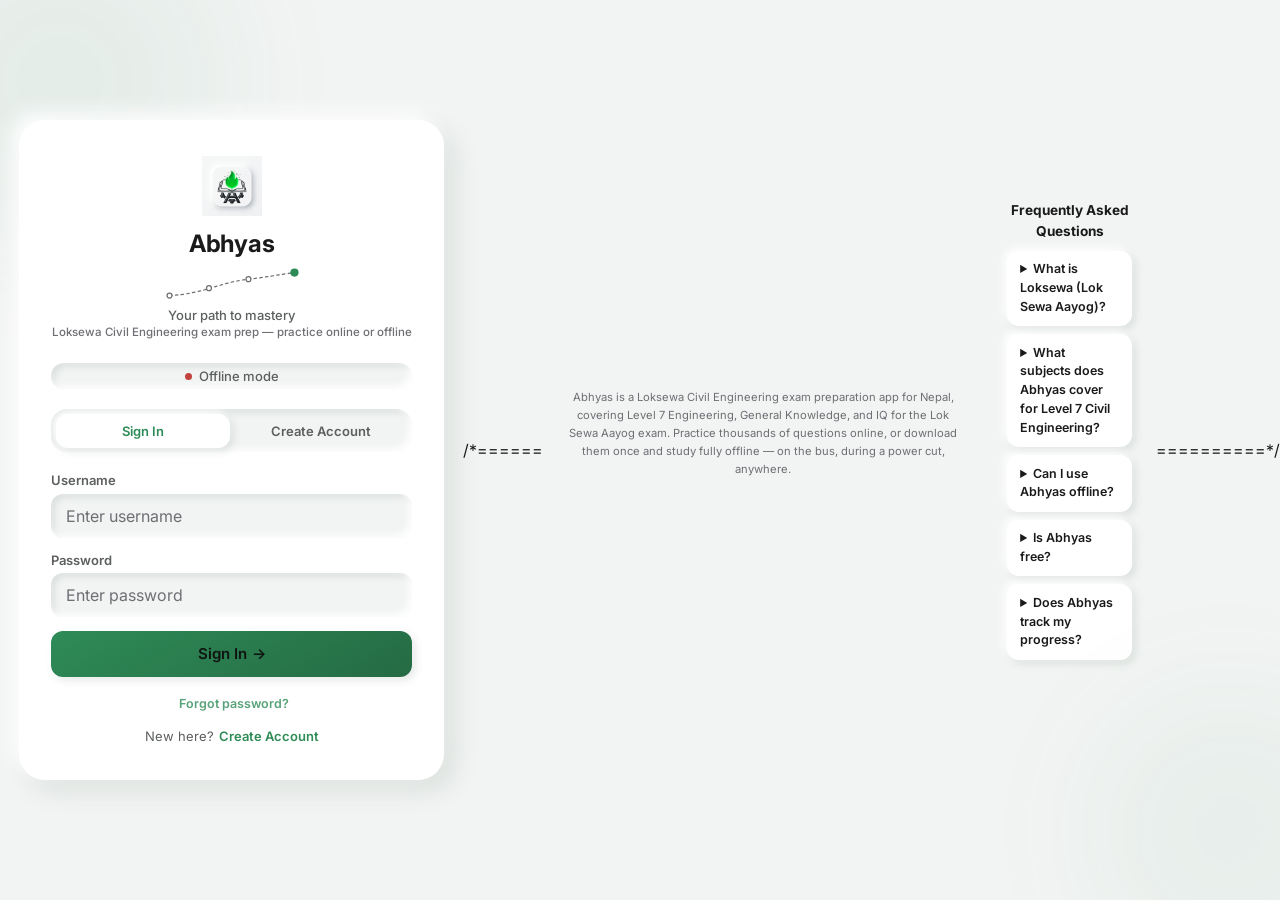
==== index.html @ 8a51b0f5 "Update index.html" ====
<!DOCTYPE html>
<html lang="en-NP">
<head>
<meta charset="UTF-8">
<meta name="viewport" content="width=device-width,initial-scale=1,maximum-scale=1">
<meta name="theme-color" content="#F2F4F3">
<link rel="icon" type="image/png" href="favicon.png">
<link rel="apple-touch-icon" href="icon-192.png">

<title>Abhyas — Loksewa Civil Engineering Exam Prep (Online & Offline)</title>
<meta name="description" content="Abhyas is a free-to-start Loksewa Civil Engineering exam prep app for Nepal — practice thousands of Level 7 Engineering, General Knowledge, and IQ questions online or fully offline, track your progress, and build toward Lok Sewa Aayog exam success.">
<meta name="keywords" content="abhyas app, loksewa, lok sewa aayog, loksewa civil engineering, loksewa engineering, civil engineering exam prep nepal, level 7 engineering, PSC nepal, loksewa online offline, engineering exam questions nepal">
<link rel="canonical" href="https://app.mku.name.np/">

<!-- Open Graph — how this looks when shared on Facebook, WhatsApp, Messenger, etc. -->
<meta property="og:type" content="website">
<meta property="og:title" content="Abhyas — Loksewa Civil Engineering Exam Prep (Online & Offline)">
<meta property="og:description" content="Practice thousands of Loksewa Civil Engineering, GK, and IQ questions — online or fully offline. Free trial, track your progress, built for Lok Sewa Aayog exam success.">
<meta property="og:url" content="https://app.mku.name.np/">
<meta property="og:image" content="https://app.mku.name.np/icon-512.png">
<meta property="og:locale" content="en_NP">

<!-- Twitter Card — same purpose, for X/Twitter link previews -->
<meta name="twitter:card" content="summary">
<meta name="twitter:title" content="Abhyas — Loksewa Civil Engineering Exam Prep">
<meta name="twitter:description" content="Practice Loksewa Civil Engineering questions online or offline. Free trial available.">
<meta name="twitter:image" content="https://app.mku.name.np/icon-512.png">

<!-- Structured data — helps Google understand this is a real application,
     not just a bare login form, and is eligible for richer search
     result presentation (app name, description, category) as a result. -->
<script type="application/ld+json">
{
  "@context": "https://schema.org",
  "@type": "WebApplication",
  "name": "Abhyas",
  "alternateName": "Abhyas Loksewa Civil Engineering",
  "description": "Loksewa Civil Engineering exam prep app for Nepal — practice Level 7 Engineering, General Knowledge, and IQ questions online or fully offline.",
  "url": "https://app.mku.name.np/",
  "applicationCategory": "EducationalApplication",
  "operatingSystem": "Any (Progressive Web App)",
  "offers": { "@type": "Offer", "price": "0", "priceCurrency": "NPR", "description": "Free trial available" },
  "audience": { "@type": "Audience", "audienceType": "Loksewa and Civil Engineering exam candidates in Nepal" }
}
</script>

<link href="https://fonts.googleapis.com/css2?family=Inter:wght@400;500;600;700;800&display=swap" rel="stylesheet">
<link rel="stylesheet" href="design-system.css">
<style>
:root{
  /* Local aliases onto the shared token layer, so the rest of this
     file's rules (unchanged names, so JS/markup below never has to
     change) read from one place if the palette shifts later. */
  --c0:var(--c-bg);--c1:var(--c-surface);--c2:var(--c-surface);--c3:var(--c-primary-light);--c4:var(--c-divider);
  --amb:var(--c-primary);--amb2:var(--c-primary-dark);--amb-glow:rgba(46,139,87,.18);
  --teal:var(--c-primary);--vio:var(--c-primary);--sky:var(--c-info);--grn:var(--c-primary);--ros:var(--c-danger);
  --t1:var(--c-text);--t2:var(--c-text-soft);--t3:var(--c-text-faint);
  --ff:var(--font-body);--fd:var(--font-body);
  --r2:var(--r-sm);--r3:var(--r-md);--r4:var(--r-xl);
  --ease:.15s cubic-bezier(.4,0,.2,1);--spring:.22s cubic-bezier(.34,1.56,.64,1)
}
*,*::before,*::after{margin:0;padding:0;box-sizing:border-box;-webkit-tap-highlight-color:transparent}
html{height:100%}
body{font-family:var(--ff);background:var(--c-bg);color:var(--t1);min-height:100vh;display:flex;align-items:center;justify-content:center;overflow-x:hidden}

/* Background — calm, no blobs/grid in the fintech direction: a plain,
   spacious off-white field lets the card carry all the visual weight. */
.bg-blobs,.grid{display:none}

/* Card */
.card{position:relative;z-index:1;width:100%;max-width:440px;margin:1.2rem;background:var(--c-surface);border-radius:var(--r-xl);padding:2.25rem 2rem;box-shadow:var(--ne-lg);max-height:96vh;overflow-y:auto;animation:enter .35s var(--ease-spring)}
@keyframes enter{from{opacity:0;transform:translateY(12px)}to{opacity:1;transform:none}}

/* Logo */
.logo{text-align:center;margin-bottom:1.5rem}
.l-icon{width:60px;height:60px;margin:0 auto .8rem}
.logo h1{font-size:var(--fs-page-title);font-weight:var(--fw-bold);letter-spacing:-.3px;color:var(--c-text)}
.logo p{font-size:var(--fs-caption);color:var(--c-text-soft);margin-top:.25rem;font-weight:var(--fw-medium)}

/* "Your path to mastery" made literal: a small ascending trail of
   waypoints under the wordmark, the last one styled as the destination.
   Kept deliberately small and quiet — this is a login form people want
   to get through quickly, not a hero banner to admire. */
.path-motif{display:block;width:148px;height:auto;margin:.55rem auto .05rem}
.path-motif-peak{animation:path-peak-pulse 2.8s ease-in-out infinite}
@keyframes path-peak-pulse{
  0%,100%{filter:drop-shadow(0 0 0 var(--c-primary))}
  50%{filter:drop-shadow(0 0 3px var(--c-primary))}
}
@media(prefers-reduced-motion:reduce){.path-motif-peak{animation:none}}

/* Ambient background — two soft, low-opacity blurred blobs for quiet
   depth. Deliberately restrained: this sits behind a login/payment form,
   not a marketing hero, so it should be felt more than seen. */
.bg-motif{position:fixed;inset:0;z-index:0;pointer-events:none;overflow:hidden}
.bg-motif::before,.bg-motif::after{content:'';position:absolute;border-radius:50%;filter:blur(70px);background:var(--c-primary)}
.bg-motif::before{width:340px;height:340px;top:-90px;left:-110px;opacity:.06}
.bg-motif::after{width:280px;height:280px;bottom:-70px;right:-90px;opacity:.05}

/* Net */
.net{display:flex;align-items:center;justify-content:center;gap:.45rem;font-size:var(--fs-caption);color:var(--c-text-soft);font-weight:var(--fw-medium);margin-bottom:1.25rem;background:var(--c-bg);border-radius:var(--r-full);padding:.32rem .9rem;box-shadow:var(--ne-in-sm)}
.ndot{width:7px;height:7px;border-radius:50%;background:var(--c-primary);animation:npulse 2s ease-in-out infinite;flex-shrink:0}
.ndot.off{background:var(--c-danger);animation:none}
.ndot.warn{background:var(--c-warning);animation:npulse 2s ease-in-out infinite}
@keyframes npulse{0%,100%{opacity:1;transform:scale(1)}50%{opacity:.35;transform:scale(.7)}}

/* Tabs */
.tabs{display:flex;gap:.25rem;background:var(--c-bg);border-radius:var(--r-md);padding:.3rem;margin-bottom:1.25rem;box-shadow:var(--ne-in-sm)}
.tab{flex:1;padding:.55rem .2rem;border:none;border-radius:calc(var(--r-md) - 4px);background:transparent;color:var(--c-text-soft);font-family:var(--ff);font-size:var(--fs-caption);font-weight:var(--fw-semibold);cursor:pointer;transition:all var(--ease);text-align:center}
.tab.active{background:var(--c-surface);color:var(--c-primary);box-shadow:var(--ne-sm)}
.tab:hover:not(.active){color:var(--c-text)}

/* Forms */
.fld{margin-bottom:.85rem}
.fld label{display:block;font-size:var(--fs-caption);font-weight:var(--fw-semibold);color:var(--c-text-soft);margin-bottom:.35rem}
.fld input,.fld select{width:100%;background:var(--c-bg);border:none;border-radius:var(--r-sm);padding:.75rem .9rem;color:var(--t1);font-size:var(--fs-body);font-family:var(--ff);outline:none;box-shadow:var(--ne-in-sm);transition:box-shadow var(--ease)}
.fld input:focus,.fld select:focus{box-shadow:var(--ne-in-sm),0 0 0 3px rgba(46,139,87,.16)}
.fld input::placeholder{color:var(--c-text-faint)}
.fld-row{display:grid;grid-template-columns:1fr 1fr;gap:.6rem}
/* Custom file-upload control — same pattern as user.html/admin.html's
   .file-up. The native <input type=file>'s "Choose File" button lives
   in browser shadow DOM and can't be restyled by adjusting the outer
   input's padding/color alone (which is all the old .fld input[type=file]
   rule did) — it still rendered in the OS-native style regardless. This
   hides the native control entirely (still fully functional) behind a
   themed button + filename instead. */
.file-up{position:relative;display:flex;align-items:center;gap:.6rem;background:var(--c-bg);border-radius:var(--r-sm);padding:.6rem .9rem;cursor:pointer;box-shadow:var(--ne-in-sm)}
.file-up input[type=file]{position:absolute;inset:0;opacity:0;cursor:pointer;width:100%;height:100%}
.file-up .file-up-btn{flex-shrink:0;display:inline-flex;align-items:center;gap:.3rem;background:var(--c-surface);border:1px solid rgba(0,0,0,.08);border-radius:7px;padding:.3rem .6rem;font-size:.72rem;font-weight:700;color:var(--t2)}
.file-up .file-up-name{font-size:.78rem;color:var(--c-text-faint);overflow:hidden;text-overflow:ellipsis;white-space:nowrap}

.err{background:var(--c-danger-bg);border:1px solid rgba(193,67,60,.25);border-radius:var(--r-sm);padding:.6rem .9rem;color:var(--c-danger);font-size:var(--fs-caption);margin-bottom:.85rem;display:none;align-items:center;gap:.5rem;font-weight:var(--fw-medium)}
.err::before{content:"";width:16px;height:16px;flex-shrink:0;background:currentColor;-webkit-mask:url("data:image/svg+xml,%3Csvg xmlns='http://www.w3.org/2000/svg' viewBox='0 0 24 24' fill='none' stroke='black' stroke-width='2' stroke-linecap='round' stroke-linejoin='round'%3E%3Cpath d='M10.29 3.86 1.82 18a2 2 0 0 0 1.71 3h16.94a2 2 0 0 0 1.71-3L13.71 3.86a2 2 0 0 0-3.42 0z'/%3E%3Cline x1='12' y1='9' x2='12' y2='13'/%3E%3Cline x1='12' y1='17' x2='12.01' y2='17'/%3E%3C/svg%3E") center/contain no-repeat;mask:url("data:image/svg+xml,%3Csvg xmlns='http://www.w3.org/2000/svg' viewBox='0 0 24 24' fill='none' stroke='black' stroke-width='2' stroke-linecap='round' stroke-linejoin='round'%3E%3Cpath d='M10.29 3.86 1.82 18a2 2 0 0 0 1.71 3h16.94a2 2 0 0 0 1.71-3L13.71 3.86a2 2 0 0 0-3.42 0z'/%3E%3Cline x1='12' y1='9' x2='12' y2='13'/%3E%3Cline x1='12' y1='17' x2='12.01' y2='17'/%3E%3C/svg%3E") center/contain no-repeat}
.err.show{display:flex}

.ok-banner{background:var(--c-success-bg);border:1px solid rgba(54,139,79,.2);border-radius:var(--r-sm);padding:.75rem 1rem;margin-bottom:1rem;text-align:center;font-size:var(--fs-caption);color:var(--c-primary-dark)}
.ok-banner strong{color:var(--c-text);font-size:var(--fs-body)}

/* Buttons */
.btn{width:100%;padding:.85rem;background:linear-gradient(150deg,var(--c-primary),var(--c-primary-dark));border:none;border-radius:var(--r-sm);color:#0F1410;font-size:var(--fs-body);font-weight:var(--fw-semibold);font-family:var(--fd);cursor:pointer;transition:all var(--ease);box-shadow:var(--ne-sm);letter-spacing:.1px}
.btn:hover:not(:disabled){box-shadow:var(--ne-md)}
.btn:active:not(:disabled){transform:scale(.98);box-shadow:var(--ne-in-md)}
.btn:disabled{opacity:.5;cursor:not-allowed}
.btn-sec{width:100%;padding:.7rem;background:var(--c-bg);border:none;border-radius:var(--r-sm);color:var(--c-text-soft);font-size:var(--fs-caption);font-weight:var(--fw-semibold);font-family:var(--ff);cursor:pointer;transition:all var(--ease);margin-top:.6rem;box-shadow:var(--ne-sm)}
.btn-sec:hover{color:var(--c-primary-dark);box-shadow:var(--ne-in-sm)}

.spin{display:inline-block;width:14px;height:14px;border:2px solid rgba(255,255,255,.4);border-top-color:#fff;border-radius:50%;animation:spin .65s linear infinite;vertical-align:middle;margin-right:.4rem}
@keyframes spin{to{transform:rotate(360deg)}}

/* Links */
.link-row{text-align:center;margin-top:1.1rem;font-size:var(--fs-caption);color:var(--c-text-soft)}
.link-row button{background:none;border:none;color:var(--c-primary);font-weight:var(--fw-semibold);cursor:pointer;font-family:var(--ff);font-size:var(--fs-caption);padding:0;margin-left:.3rem}
.link-row button:hover{text-decoration:underline}

/* Payment / Trial / Status / Permanent pages */
.pay-box{display:none}
.pay-box.on{display:block;animation:enter .3s var(--ease-spring)}
.qr-wrap{text-align:center;margin:1rem 0;padding:1.1rem;background:var(--c-bg);border-radius:var(--r-lg);position:relative;box-shadow:var(--ne-in-sm)}
.qr-wrap img{max-width:200px;width:100%;border-radius:var(--r-md);display:block;margin:0 auto .6rem}
.qr-fallback{width:180px;height:180px;margin:0 auto .6rem;background:var(--c-surface);border-radius:var(--r-md);display:flex;align-items:center;justify-content:center;color:var(--c-text-faint);box-shadow:var(--ne-sm)}
.qr-fallback svg{width:48px;height:48px}
.pay-info{text-align:center;margin-bottom:1rem}
.pay-info .amt{font-size:1.7rem;font-weight:var(--fw-bold);color:var(--c-primary-dark)}
.pay-info .amt span{font-size:.9rem;opacity:.7;font-weight:var(--fw-medium)}
.pay-info .phone{font-size:var(--fs-body);color:var(--t2);margin-top:.25rem}
.pay-info .inst{font-size:var(--fs-caption);color:var(--t3);margin-top:.45rem;line-height:var(--lh-normal);padding:0 .5rem}

.trial-banner{background:var(--c-info-bg);border:1px solid rgba(43,108,176,.18);border-radius:var(--r-sm);padding:.75rem 1rem;margin-bottom:1rem;text-align:center;font-size:var(--fs-caption);color:var(--c-info)}
.trial-banner strong{color:var(--c-text);font-size:var(--fs-body)}
.trial-banner .timer{font-size:1.15rem;font-weight:var(--fw-bold);color:var(--c-primary-dark);margin-top:.25rem;font-variant-numeric:tabular-nums}

.expired-banner{background:var(--c-danger-bg);border:1px solid rgba(193,67,60,.2);border-radius:var(--r-sm);padding:.75rem 1rem;margin-bottom:1rem;text-align:center;font-size:var(--fs-caption);color:var(--c-danger)}
.expired-banner strong{color:var(--c-text)}

.perm-banner{background:var(--c-success-bg);border:1px solid rgba(54,139,79,.2);border-radius:var(--r-sm);padding:.75rem 1rem;margin-bottom:1rem;text-align:center;font-size:var(--fs-caption);color:var(--c-primary-dark)}
.perm-banner strong{color:var(--c-text);font-size:var(--fs-body)}

.status-card{text-align:center;padding:1.3rem .5rem}
.status-card .big-icon{width:56px;height:56px;margin:0 auto .8rem;color:var(--c-primary);background:var(--c-bg);border-radius:var(--r-full);display:flex;align-items:center;justify-content:center;box-shadow:var(--ne-sm)}
.status-card .big-icon svg{width:28px;height:28px}
.status-card h2{font-size:var(--fs-section-title);font-weight:var(--fw-bold);margin-bottom:.35rem;color:var(--c-text)}
.status-card p{font-size:var(--fs-caption);color:var(--t3);line-height:var(--lh-normal);margin-bottom:1.1rem}

/* Toast */
#toasts{position:fixed;bottom:1.5rem;left:50%;transform:translateX(-50%);z-index:9000;display:flex;flex-direction:column;align-items:center;gap:.4rem;pointer-events:none;width:calc(100vw - 2rem);max-width:340px}
.toast{background:var(--c-text);border-radius:var(--r-sm);padding:.6rem 1.1rem;font-size:var(--fs-caption);font-weight:var(--fw-medium);color:#fff;box-shadow:var(--sh-lg);animation:tin .18s var(--ease-spring);pointer-events:auto;max-width:100%;text-align:center}
.toast.out{animation:tout .2s ease forwards}
@keyframes tin{from{opacity:0;transform:translateY(10px) scale(.95)}to{opacity:1;transform:none}}
@keyframes tout{from{opacity:1}to{opacity:0;transform:translateY(-6px)}}

/* Divider */
.or-div{display:flex;align-items:center;gap:.6rem;margin:1rem 0;color:var(--t3);font-size:var(--fs-caption);font-weight:var(--fw-medium)}
.or-div::before,.or-div::after{content:"";flex:1;height:1px;background:var(--c-divider)}

/* Offline badge */
.offline-badge{display:none;background:var(--c-bg);border-radius:var(--r-sm);padding:.45rem .8rem;margin-bottom:1rem;text-align:center;font-size:var(--fs-caption);color:var(--c-warning);font-weight:var(--fw-medium);box-shadow:var(--ne-in-sm)}
.offline-badge.show{display:block}

/* Responsive */
@media(max-width:480px){.card{padding:1.75rem 1.35rem;margin:.8rem;border-radius:var(--r-lg)}.fld-row{grid-template-columns:1fr}}
</style>
</head>
<body>

<div class="bg-motif" aria-hidden="true"></div>

<div class="card" id="main-card">
  <div class="logo">
    <div class="l-icon brand-mark"><img src="icon-192.png" alt="Abhyas"></div>
    <h1>Abhyas</h1>
    <svg class="path-motif" viewBox="0 0 180 44" fill="none" aria-hidden="true">
      <path d="M14,36 C55,34 75,20 110,16 C130,14 150,10 166,8" stroke="var(--c-text-faint)" stroke-width="1.5" stroke-dasharray="3 4" stroke-linecap="round"/>
      <circle cx="14" cy="36" r="3" fill="var(--c-surface)" stroke="var(--c-text-faint)" stroke-width="1.5"/>
      <circle cx="62" cy="27" r="3" fill="var(--c-surface)" stroke="var(--c-text-faint)" stroke-width="1.5"/>
      <circle cx="110" cy="16" r="3" fill="var(--c-surface)" stroke="var(--c-text-faint)" stroke-width="1.5"/>
      <circle class="path-motif-peak" cx="166" cy="8" r="5" fill="var(--c-primary)"/>
    </svg>
    <p>Your path to mastery</p>
    <p style="font-size:.72rem;color:var(--c-text-faint);margin-top:.15rem">Loksewa Civil Engineering exam prep — practice online or offline</p>
  </div>

  <div class="net"><div class="ndot" id="ndot"></div><span id="nstat">Checking connection…</span></div>
  <div class="offline-badge" id="offline-badge">Offline mode — using cached session</div>

  <!-- MODE TABS -->
  <div class="tabs" id="auth-tabs">
    <button class="tab active" onclick="APP.setMode('login')">Sign In</button>
    <button class="tab" onclick="APP.setMode('signup')">Create Account</button>
  </div>
<script async src="https://pagead2.googlesyndication.com/pagead/js/adsbygoogle.js?client=ca-pub-6654137367323086"
     crossorigin="anonymous"></script>
  <div class="err" id="err" role="alert" aria-live="assertive"></div>

  <!-- ═══════════════════════════════════════════════════════════════
       UNIFIED LOGIN — Single form routes to Admin OR User
       ═══════════════════════════════════════════════════════════════ -->
  <div id="form-login">
    <div class="fld"><label for="in-user">Username</label><input type="text" id="in-user" placeholder="Enter username" autocomplete="username" autocapitalize="none" spellcheck="false"></div>
    <div class="fld"><label for="in-pass">Password</label><input type="password" id="in-pass" placeholder="Enter password" autocomplete="current-password"></div>
    <button class="btn" id="btn-login" onclick="APP.login()">Sign In →</button>
    <div class="link-row"><button onclick="APP.setMode('forgot')" style="font-size:.78rem;opacity:.8">Forgot password?</button></div>
    <div class="link-row"><span>New here?</span><button onclick="APP.setMode('signup')">Create Account</button></div>
  </div>

  <!-- FORGOT PASSWORD — request a reset code -->
  <div id="form-forgot" style="display:none">
    <p style="font-size:.8rem;opacity:.75;margin-bottom:.8rem">Enter your username or the email on your account. If it matches an account, we'll email a reset code to it.</p>
    <div class="fld"><label for="fg-id">Username or Email</label><input type="text" id="fg-id" placeholder="Your username or email" autocapitalize="none" spellcheck="false"></div>
    <button class="btn" id="btn-forgot" onclick="APP.requestReset()">Send Reset Code →</button>
    <div class="link-row"><button onclick="APP.setMode('login')">Back to Sign In</button></div>
  </div>

  <!-- RESET PASSWORD — consume the emailed code -->
  <div id="form-reset" style="display:none">
    <p style="font-size:.8rem;opacity:.75;margin-bottom:.8rem">Paste the reset code from your email, then choose a new password.</p>
    <div class="fld"><label for="rs-code">Reset Code</label><input type="text" id="rs-code" placeholder="Paste the code from your email" autocapitalize="none" spellcheck="false"></div>
    <div class="fld"><label for="rs-pass">New Password</label><input type="password" id="rs-pass" placeholder="At least 6 characters" autocomplete="new-password"></div>
    <button class="btn" id="btn-reset" onclick="APP.confirmReset()">Reset Password →</button>
    <div class="link-row"><button onclick="APP.setMode('login')">Back to Sign In</button></div>
  </div>

  <!-- SIGNUP FORM -->
  <div id="form-signup" style="display:none">
    <div class="fld-row">
      <div class="fld"><label for="su-name">Full Name</label><input type="text" id="su-name" placeholder="Your name"></div>
      <div class="fld"><label for="su-mobile">Mobile</label><input type="tel" id="su-mobile" placeholder="98XXXXXXXX"></div>
    </div>
    <div class="fld"><label for="su-email">Email Address</label><input type="email" id="su-email" placeholder="you@example.com"></div>
    <div class="fld"><label for="su-user">Username</label><input type="text" id="su-user" placeholder="Choose username" autocomplete="username" autocapitalize="none" spellcheck="false"></div>
    <div class="fld-row">
      <div class="fld"><label for="su-pass">Password</label><input type="password" id="su-pass" placeholder="Min 6 chars" autocomplete="new-password"></div>
      <div class="fld"><label for="su-cpass">Confirm</label><input type="password" id="su-cpass" placeholder="Repeat password" autocomplete="new-password"></div>
    </div>
    <button class="btn" id="btn-signup" onclick="APP.signup()">Create Account →</button>
    <div class="link-row"><span>Have an account?</span><button onclick="APP.setMode('login')">Sign In</button></div>
  </div>

  <!-- PERMANENT ACCESS WELCOME -->
  <div id="form-permanent" class="pay-box" style="display:none">
    <div class="perm-banner">
      <strong>Permanent Access Active</strong><br>Your account is fully unlocked.
    </div>
    <div class="status-card">
      <div class="big-icon"><svg viewBox="0 0 24 24" fill="none" stroke="currentColor" stroke-width="2" stroke-linecap="round" stroke-linejoin="round"><path d="M22 10v6M2 10l10-5 10 5-10 5z"/><path d="M6 12v5c0 1.7 2.7 3 6 3s6-1.3 6-3v-5"/></svg></div>
      <h2>Welcome back, <span id="perm-name">User</span>!</h2>
      <p>You have unlimited access to all study materials and quizzes.</p>
      <button class="btn" onclick="APP.goUser()">Enter Study Dashboard →</button>
      <button class="btn-sec" onclick="APP.logout()">Logout</button>
    </div>
  </div>

  <!-- TRIAL ACTIVE -->
  <div id="form-trial" class="pay-box" style="display:none">
    <div class="trial-banner">
      <strong>Welcome! Trial Active</strong>
      <div class="timer" id="trial-timer">23:59:59</div>
      <div style="font-size:.72rem;margin-top:.3rem;color:var(--t3)">Pay anytime to unlock permanent access.</div>
    </div>
    <button class="btn" onclick="APP.goUser()">Enter Study Dashboard →</button>
    <button class="btn-sec" onclick="APP.setMode('payment')">Pay Now (Permanent)</button>
    <button class="btn-sec" onclick="APP.logout()">Logout</button>
  </div>

  <!-- PAYMENT FORM -->
  <div id="form-payment" class="pay-box" style="display:none">
    <div class="expired-banner" id="pay-banner" style="display:none">
      <strong>Trial Expired</strong><br>Complete payment to unlock permanent access.
    </div>
    <div class="expired-banner" id="pay-settings-warn" style="display:none">
      <strong>Couldn't refresh payment details from the server.</strong><br>Showing the last known info — reload the page once you're back online.
    </div>
    <div class="qr-wrap">
      <div class="qr-fallback" id="qr-fallback"><svg viewBox="0 0 24 24" fill="none" stroke="currentColor" stroke-width="2" stroke-linecap="round" stroke-linejoin="round"><path d="M23 19a2 2 0 0 1-2 2H3a2 2 0 0 1-2-2V8a2 2 0 0 1 2-2h4l2-3h6l2 3h4a2 2 0 0 1 2 2z"/><circle cx="12" cy="13" r="4"/></svg></div>
      <img id="qr-img" style="display:none" alt="Payment QR" onerror="APP.onQrError()">
    </div>
    <div class="pay-info">
      <div class="amt">Rs <span id="pay-amt">100</span></div>
      <div class="phone" id="pay-phone">9863200285</div>
      <div class="inst" id="pay-inst">Scan the QR code and submit your transaction ID for verification.</div>
    </div>
    <div class="fld"><label for="pay-txn">Transaction ID (TXN ID)</label><input type="text" id="pay-txn" placeholder="e.g. TXN123456789"></div>
    <div class="fld"><label for="pay-rem">Remarks (optional)</label><input type="text" id="pay-rem" placeholder="Any note for admin…"></div>
    <div class="fld">
      <label for="pay-file">Screenshot / Receipt</label>
      <label class="file-up" for="pay-file">
        <input type="file" id="pay-file" accept="image/*" onchange="APP.onFile()">
        <span class="file-up-btn"><svg width="14" height="14" viewBox="0 0 24 24" fill="none" stroke="currentColor" stroke-width="2" stroke-linecap="round" stroke-linejoin="round"><path d="M21 15v4a2 2 0 0 1-2 2H5a2 2 0 0 1-2-2v-4"/><polyline points="17 8 12 3 7 8"/><line x1="12" y1="3" x2="12" y2="15"/></svg> Choose Image</span>
        <span class="file-up-name" id="pay-file-name">No file chosen</span>
      </label>
    </div>
    <button class="btn" id="btn-pay" onclick="APP.submitPayment()">Submit Payment →</button>
    <button class="btn-sec" onclick="APP.logout()">← Back to Login</button>
  </div>

  <!-- STATUS / WAITING -->
  <div id="form-status" class="pay-box" style="display:none">
    <div class="status-card">
      <div class="big-icon" id="st-icon"><svg viewBox="0 0 24 24" fill="none" stroke="currentColor" stroke-width="2" stroke-linecap="round" stroke-linejoin="round"><circle cx="12" cy="12" r="10"/><path d="M12 6v6l4 2"/></svg></div>
      <h2 id="st-title">Payment Submitted</h2>
      <p id="st-msg">Your payment is under review. You will be notified once verified.</p>
      <button class="btn-sec" onclick="APP.logout()">Back to Login</button>
    </div>
  </div>
</div>

/*====== <footer style="max-width:440px;margin:0 auto 2rem;padding:0 1.5rem;text-align:center;font-size:.7rem;line-height:1.6;color:var(--c-text-faint)">
  <p>Abhyas is a Loksewa Civil Engineering exam preparation app for Nepal, covering Level 7 Engineering, General Knowledge, and IQ for the Lok Sewa Aayog exam. Practice thousands of questions online, or download them once and study fully offline — on the bus, during a power cut, anywhere.</p>
</footer>

<section aria-labelledby="faq-heading" style="max-width:440px;margin:0 auto 2rem;padding:0 1.5rem;font-size:.78rem;color:var(--c-text-soft);line-height:1.5">
  <h2 id="faq-heading" style="font-size:.85rem;color:var(--c-text);margin-bottom:.6rem;text-align:center">Frequently Asked Questions</h2>

  <details style="margin-bottom:.5rem;background:var(--c-surface);border-radius:var(--r-sm);padding:.6rem .8rem;box-shadow:var(--ne-sm)">
    <summary style="cursor:pointer;font-weight:600;color:var(--c-text)">What is Loksewa (Lok Sewa Aayog)?</summary>
    <p style="margin-top:.4rem">Lok Sewa Aayog is Nepal's Public Service Commission, which conducts the civil service examinations — including the Level 7 Civil Engineering exam — for government engineering positions. Abhyas is built specifically to help candidates prepare for this exam.</p>
  </details>

  <details style="margin-bottom:.5rem;background:var(--c-surface);border-radius:var(--r-sm);padding:.6rem .8rem;box-shadow:var(--ne-sm)">
    <summary style="cursor:pointer;font-weight:600;color:var(--c-text)">What subjects does Abhyas cover for Level 7 Civil Engineering?</summary>
    <p style="margin-top:.4rem">Structural Engineering, Engineering Survey, Construction Materials, Concrete Technology, Geotechnical Engineering, Construction Management, Estimating & Costing, Engineering Drawing, Engineering Economics, and Professional Practices — plus General Knowledge and IQ/reasoning sections that appear alongside the technical paper.</p>
  </details>

  <details style="margin-bottom:.5rem;background:var(--c-surface);border-radius:var(--r-sm);padding:.6rem .8rem;box-shadow:var(--ne-sm)">
    <summary style="cursor:pointer;font-weight:600;color:var(--c-text)">Can I use Abhyas offline?</summary>
    <p style="margin-top:.4rem">Yes. Once you've opened a chapter or subtopic while online, its questions are cached on your device — you can keep practicing the same content with no internet connection, including during load-shedding or while travelling. New or unopened content still needs a connection the first time.</p>
  </details>

  <details style="margin-bottom:.5rem;background:var(--c-surface);border-radius:var(--r-sm);padding:.6rem .8rem;box-shadow:var(--ne-sm)">
    <summary style="cursor:pointer;font-weight:600;color:var(--c-text)">Is Abhyas free?</summary>
    <p style="margin-top:.4rem">New accounts get a free trial period to explore the app before deciding whether to continue with paid access.</p>
  </details>

  <details style="margin-bottom:.5rem;background:var(--c-surface);border-radius:var(--r-sm);padding:.6rem .8rem;box-shadow:var(--ne-sm)">
    <summary style="cursor:pointer;font-weight:600;color:var(--c-text)">Does Abhyas track my progress?</summary>
    <p style="margin-top:.4rem">Yes — accuracy, attempted vs. correct counts, a daily study streak, and weak-topic detection so you know exactly what to review next, synced across your devices when you're online.</p>
  </details>
</section> ==========*/

<script type="application/ld+json">
{
  "@context": "https://schema.org",
  "@type": "FAQPage",
  "mainEntity": [
    {
      "@type": "Question",
      "name": "What is Loksewa (Lok Sewa Aayog)?",
      "acceptedAnswer": { "@type": "Answer", "text": "Lok Sewa Aayog is Nepal's Public Service Commission, which conducts the civil service examinations — including the Level 7 Civil Engineering exam — for government engineering positions. Abhyas is built specifically to help candidates prepare for this exam." }
    },
    {
      "@type": "Question",
      "name": "What subjects does Abhyas cover for Level 7 Civil Engineering?",
      "acceptedAnswer": { "@type": "Answer", "text": "Structural Engineering, Engineering Survey, Construction Materials, Concrete Technology, Geotechnical Engineering, Construction Management, Estimating & Costing, Engineering Drawing, Engineering Economics, and Professional Practices, plus General Knowledge and IQ/reasoning sections." }
    },
    {
      "@type": "Question",
      "name": "Can I use Abhyas offline?",
      "acceptedAnswer": { "@type": "Answer", "text": "Yes. Once a chapter or subtopic has been opened online, its questions are cached on the device for fully offline practice, including during load-shedding or while travelling." }
    },
    {
      "@type": "Question",
      "name": "Is Abhyas free?",
      "acceptedAnswer": { "@type": "Answer", "text": "New accounts get a free trial period to explore the app before deciding whether to continue with paid access." }
    },
    {
      "@type": "Question",
      "name": "Does Abhyas track my progress?",
      "acceptedAnswer": { "@type": "Answer", "text": "Yes — accuracy, attempted vs. correct counts, a daily study streak, and weak-topic detection, synced across devices when online." }
    }
  ]
}
</script>

<div id="toasts" role="status" aria-live="polite" aria-atomic="false"></div>


<script src="version.js"></script>
<script src="shared.js"></script>
<script>
/* ═════════════════════════════════════════════════════════════════════════════
   ABHYAS — UNIFIED GATEWAY
   One login → Admin (admin.html) OR User (user.html)
   Session schema designed for online + offline validation in user.html
   ═════════════════════════════════════════════════════════════════════════════ */

const GAS_URL = "https://script.google.com/macros/s/AKfycbyZLZxf6VKNiMfhY6memPTKj-dGW7jxyX1c-9GI0OPG8TqazSZi_P-7Y-8DlpT0ZlrjHg/exec"; // ← REPLACE WITH YOUR DEPLOYED URL

/* ═════════════════════════════════════════════════════════════════════════════
   SESSION SCHEMA (stored in localStorage as 'abhyas_session')
   ───────────────────────────────────────────────────────────────────────────
   {
     type: "user" | "admin",
     username: string,
     name: string,           // user only
     email: string,          // user only
     mobile: string,         // user only
     token: string,          // session token from backend
     access: {
       level: "permanent" | "trial" | "pending_review" | "expired" | "unknown",
       trialExpiresAt: "ISO date string", // if trial
       permanent: boolean
     },
     settings: {             // cached app settings
       paymentAmount: "XXX",
       contactPhone: "9863200285",
       qrCodeUrl: "...",
       paymentInstructions: "..."
     },
     lastVerified: timestamp,
     createdAt: timestamp
   }

   FOR user.html DEVELOPERS:
   ─────────────────────────
   1. Read: const s = JSON.parse(localStorage.getItem('abhyas_session'));
   2. If !s or s.type !== 'user' → redirect to gateway.
   3. OFFLINE check:
      - if s.access.level === 'permanent' → ALLOW
      - if s.access.level === 'trial'  → check Date.now() < new Date(s.access.trialExpiresAt)
      - if s.access.level === 'expired' or 'pending_review' or 'unknown' → BLOCK, redirect to gateway
   4. ONLINE check (background):
      - fetch(GAS_URL + '?action=checkSession&token=' + s.token)
      - Update s.access if server state changed.
   5. Call APP.logout() from gateway if you need global logout.
   ═════════════════════════════════════════════════════════════════════════════ */

const APP = {
  mode: 'login',
  online: false,
  trialTimerId: null,
  fileData: null,
  session: null, // in-memory copy

  async init() {
    this.checkNet(); // fire in the background — don't block rendering on a ping
    setInterval(() => this.checkNet(), 15000);

    // A person who clicked the reset-code link from their email (see
    // requestPasswordReset's emailed link in CODE.gs) lands here with
    // ?resetToken=... in the URL — prefill and jump straight to the
    // reset form, taking priority over resuming any existing saved
    // session, since clicking that link means "I want to reset my
    // password", not "resume whatever I was doing before".
    const urlToken = new URLSearchParams(window.location.search).get('resetToken');
    if (urlToken) {
      this.setMode('reset');
      const codeEl = document.getElementById('rs-code');
      if (codeEl) codeEl.value = urlToken;
      return;
    }

    // Resume existing session
    const saved = this.getSession();
    if (saved) {
      this.session = saved;
      if (saved.type === 'admin') {
        this.toast('🛡️ Resuming admin session…');
        setTimeout(() => this.goAdmin(), 400);
        return;
      }
      if (saved.type === 'user') {
        this.resumeUserSession(saved);
        return;
      }
    }
    this.setMode('login');
  },

  /* ── Network ── */
  async checkNet() {
    const wasOnline = this.online;
    const dot = document.getElementById('ndot');
    const txt = document.getElementById('nstat');
    const badge = document.getElementById('offline-badge');
    this.online = await pingBackend(GAS_URL);
    if (this.online) {
      dot.className = 'ndot';
      txt.textContent = 'Backend connected';
      badge.classList.remove('show');
      if (!wasOnline && this.mode === 'payment') {
        this.loadPaymentUI();
      }
      if (!wasOnline && navigator.serviceWorker && navigator.serviceWorker.controller) {
        navigator.serviceWorker.controller.postMessage({ type: 'CLEAR_STALE_IF_ONLINE' });
      }
    } else {
      dot.className = 'ndot off';
      txt.textContent = 'Offline mode';
      if (this.session) badge.classList.add('show');
    }
    this.updatePayButtonState();
  },

  updatePayButtonState() {
    const btn = document.getElementById('btn-pay');
    if (!btn) return;
    btn.disabled = !this.online;
    btn.textContent = this.online ? 'Submit Payment →' : 'Offline — reconnect to pay';
  },

  /* ── Session helpers ── */
  getSession() {
    try {
      const raw = localStorage.getItem('abhyas_session');
      if (!raw) return null;
      return JSON.parse(raw);
    } catch (e) {
      localStorage.removeItem('abhyas_session');
      return null;
    }
  },

  saveSession(obj) {
    this.session = obj;
    localStorage.setItem('abhyas_session', JSON.stringify(obj));
  },

  clearSession() {
    this.session = null;
    localStorage.removeItem('abhyas_session');
  },

  /* ── UI Mode Switcher ── */
  setMode(m) {
    this.mode = m;
    const tabs = document.getElementById('auth-tabs');
    if (tabs) {
      tabs.style.display = (m === 'login' || m === 'signup') ? 'flex' : 'none';
      document.querySelectorAll('.tab').forEach((t, i) => {
        t.classList.toggle('active', (m === 'login' && i === 0) || (m === 'signup' && i === 1));
      });
    }
    const ids = ['form-login','form-signup','form-payment','form-trial','form-status','form-permanent','form-forgot','form-reset'];
    ids.forEach(id => {
      const el = document.getElementById(id);
      if (!el) return;
      const show = id === 'form-' + m;
      el.style.display = show ? 'block' : 'none';
      if (show) el.classList.add('on'); else el.classList.remove('on');
    });
    this.hideErr();
    if (m !== 'trial') this.clearTrialTimer();

    if (m === 'payment') {
      this.loadPaymentUI();
      if (!this._payRefreshTimer) {
        this._payRefreshTimer = setInterval(() => {
          if (this.mode === 'payment' && this.online) this.loadPaymentUI();
        }, 20000);
      }
    } else if (this._payRefreshTimer) {
      clearInterval(this._payRefreshTimer);
      this._payRefreshTimer = null;
    }
  },

  showErr(msg) {
    const e = document.getElementById('err');
    e.textContent = msg;
    e.classList.add('show');
  },
  hideErr() {
    document.getElementById('err').classList.remove('show');
  },

  /* ── API ── */
  async api(action, params = {}, method = 'GET') {
    const qs = new URLSearchParams(params).toString();
    if (method === 'GET') {
      try {
        const r = await fetch(GAS_URL + '?action=' + action + '&' + qs, { cache: 'no-store' });
        return await r.json();
      } catch (e) {
        return { success: false, error: 'Network error. Check connection or CORS settings.' };
      }
    } else {
      try {
        const r = await fetch(GAS_URL, {
          method: 'POST',
          headers: { 'Content-Type': 'text/plain' },
          body: JSON.stringify({ action, ...params })
        });
        return await r.json();
      } catch (e) {
        return { success: false, error: 'Network error. Check connection or CORS settings.' };
      }
    }
  },

  /* ═════════════════════════════════════════════════════════════════════════════
     UNIFIED LOGIN
     ═════════════════════════════════════════════════════════════════════════════ */
  async login() {
    const u = document.getElementById('in-user').value.trim();
    const p = document.getElementById('in-pass').value;
    if (!u || !p) return this.showErr('Enter username and password.');
    if (u.length < 3) return this.showErr('Username too short.');

    this.setLoading('btn-login', true);
    const res = await this.api('login', { username: u, password: p }, 'POST');
    this.setLoading('btn-login', false);

    if (!res.success) return this.showErr(res.error || 'Login failed.');

    if (res.role === 'admin' || res.isAdmin) {
      this.saveSession({
        type: 'admin',
        username: u,
        token: res.token || res.adminToken,
        lastVerified: Date.now()
      });
      this.toast('🛡️ Welcome, Administrator!');
      setTimeout(() => this.goAdmin(), 500);
      return;
    }

    this.handleUserAuth(res);
  },

  /* ═════════════════════════════════════════════════════════════════════════════
     PASSWORD RESET
     ═════════════════════════════════════════════════════════════════════════════ */
  async requestReset() {
    const id = document.getElementById('fg-id').value.trim();
    if (!id) return this.showErr('Enter your username or email.');

    this.setLoading('btn-forgot', true);
    const res = await this.api('requestPasswordReset', { identifier: id }, 'POST');
    this.setLoading('btn-forgot', false);

    // The backend deliberately always returns success:true here (see
    // requestPasswordReset's own comment in CODE.gs) — a specific
    // "no account found" error would let anyone probe which usernames/
    // emails are registered, so this client can't and shouldn't try to
    // show anything more specific than the generic message either.
    if (!res.success) return this.showErr(res.error || 'Something went wrong — try again.');
    this.toast('📧 ' + (res.message || 'If that account exists, a reset code has been emailed to it.'));
    this.setMode('reset');
  },

  async confirmReset() {
    const code = document.getElementById('rs-code').value.trim();
    const newPass = document.getElementById('rs-pass').value;
    if (!code) return this.showErr('Paste the reset code from your email.');
    if (!newPass || newPass.length < 6) return this.showErr('New password must be at least 6 characters.');

    this.setLoading('btn-reset', true);
    const res = await this.api('resetPassword', { token: code, newPassword: newPass }, 'POST');
    this.setLoading('btn-reset', false);

    if (!res.success) return this.showErr(res.error || 'Could not reset password.');
    this.toast('✅ Password reset — please sign in with your new password.');
    document.getElementById('rs-code').value = '';
    document.getElementById('rs-pass').value = '';
    this.setMode('login');
  },
  async signup() {
    const name = document.getElementById('su-name').value.trim();
    const email = document.getElementById('su-email').value.trim();
    const mobile = document.getElementById('su-mobile').value.trim();
    const user = document.getElementById('su-user').value.trim();
    const pass = document.getElementById('su-pass').value;
    const cpass = document.getElementById('su-cpass').value;

    if (!name || !email || !mobile || !user || !pass) return this.showErr('All fields are required.');
    if (user.length < 3) return this.showErr('Username must be at least 3 characters.');
    if (pass.length < 6) return this.showErr('Password must be at least 6 characters.');
    if (pass !== cpass) return this.showErr('Passwords do not match.');
    if (!/^[^\s@]+@[^\s@]+\.[^\s@]+$/.test(email)) return this.showErr('Invalid email address.');
    if (!/^(98|97|96|99)\d{8}$/.test(mobile)) return this.showErr('Invalid Nepali mobile number. Use 10 digits starting with 98/97/96/99.');

    this.setLoading('btn-signup', true);
    const res = await this.api('signup', { username: user, password: pass, name, email, mobile }, 'POST');
    this.setLoading('btn-signup', false);

    if (!res.success) return this.showErr(res.error || 'Signup failed.');

    this.toast('🎉 Account created! 24-hour trial started.');

    const session = {
      type: 'user',
      username: user,
      name,
      email,
      mobile,
      token: res.token,
      access: {
        level: 'trial',
        trialExpiresAt: res.trialExpiresAt,
        permanent: false
      },
      settings: {},
      lastVerified: Date.now()
    };
    this.saveSession(session);
    this.startTrialTimer(new Date(res.trialExpiresAt));
    this.setMode('trial');
  },

  /* ═════════════════════════════════════════════════════════════════════════════
     USER AUTH ROUTING (after login or resume)
     ═════════════════════════════════════════════════════════════════════════════ */
  handleUserAuth(res) {
    const user = res.user || {};
    const access = {
      level: res.permanentAccess || user.status === 'active' ? 'permanent'
             : res.isTrial ? 'trial'
             : res.needsPayment && user.status === 'payment_pending' ? 'pending_review'
             : res.needsPayment ? 'expired'
             : 'unknown',
      trialExpiresAt: res.trialExpiresAt || user.trialExpiresAt,
      permanent: !!(res.permanentAccess || user.status === 'active'),
      accessType: res.accessType || user.accessType || 'permanent',
      accessExpiresAt: res.accessExpiresAt || user.accessExpiresAt || ''
    };

    const session = {
      type: 'user',
      username: user.username || res.username,
      name: user.name,
      email: user.email,
      mobile: user.mobile,
      token: res.token,
      access,
      settings: res.settings || {},
      lastVerified: Date.now()
    };
    this.saveSession(session);

    if (access.level === 'permanent') {
      document.getElementById('perm-name').textContent = session.name || session.username;
      this.setMode('permanent');
      this.toast('✅ Permanent access active.');
    } else if (access.level === 'trial') {
      this.startTrialTimer(new Date(access.trialExpiresAt));
      this.setMode('trial');
    } else if (access.level === 'expired') {
      this.settings = res.settings || {};
      document.getElementById('pay-banner').style.display = 'block';
      this.setMode('payment');
    } else if (access.level === 'pending_review') {
      this.setMode('status');
      this.loadPaymentStatus();
    } else {
      this.showErr(res.error || 'Account issue. Contact admin.');
    }
  },

  async loadPaymentStatus() {
    if (!this.session || !this.online) return;
    try {
      const res = await this.api('getPaymentStatus', { username: this.session.username, token: this.session.token });
      if (res.success && res.payment) {
        const p = res.payment;
        const msgEl = document.getElementById('st-msg');
        const when = p.submittedAt ? new Date(p.submittedAt).toLocaleString() : '';
        msgEl.textContent = `TXN ${p.txId} submitted${when ? ' on ' + when : ''} — waiting for admin verification. You'll get full access as soon as it's approved.`;
      }
    } catch (e) { console.warn('[APP] getPaymentStatus poll failed, status display may be stale:', e); }
  },

  async resumeUserSession(saved) {
    if (saved.access && saved.access.level === 'permanent') {
      document.getElementById('perm-name').textContent = saved.name || saved.username;
      this.setMode('permanent');
      return;
    }
    if (saved.access && saved.access.level === 'trial' && saved.access.trialExpiresAt) {
      const end = new Date(saved.access.trialExpiresAt);
      if (end > Date.now()) {
        this.startTrialTimer(end);
        this.setMode('trial');
        this.syncSessionQuietly(saved);
        return;
      } else {
        saved.access.level = 'expired';
        this.saveSession(saved);
      }
    }
    if (saved.access && saved.access.level === 'expired') {
      this.settings = saved.settings || {};
      document.getElementById('pay-banner').style.display = 'block';
      this.setMode('payment');
      return;
    }
    if (saved.access && saved.access.level === 'pending_review') {
      this.setMode('status');
      if (this.online) this.loadPaymentStatus();
      return;
    }

    if (!this.online) {
      this.showErr('Offline. Cannot verify session.');
      this.setMode('login');
      return;
    }
    const res = await this.api('checkSession', { token: saved.token, username: saved.username });
    if (!res.success) {
      this.clearSession();
      this.showErr('Session expired. Please login again.');
      this.setMode('login');
      return;
    }
    this.handleUserAuth(res);
  },

  async syncSessionQuietly(saved) {
    if (!this.online) return;
    try {
      const res = await this.api('checkSession', { token: saved.token, username: saved.username });
      if (res.success && res.user) {
        const updated = { ...saved, access: { ...saved.access }, lastVerified: Date.now() };
        if (res.permanentAccess || res.user.status === 'active') {
          updated.access.level = 'permanent';
          updated.access.permanent = true;
          this.saveSession(updated);
          this.setMode('permanent');
        }
      }
    } catch (e) { /* silent fail */ }
  },

  /* ── Trial Timer ── */
  startTrialTimer(end) {
    this.clearTrialTimer();
    const el = document.getElementById('trial-timer');
    const tick = () => {
      const diff = end - Date.now();
      if (diff <= 0) {
        el.textContent = '00:00:00';
        this.clearTrialTimer();
        if (this.session) {
          this.session.access.level = 'expired';
          this.saveSession(this.session);
        }
        document.getElementById('pay-banner').style.display = 'block';
        this.setMode('payment');
        return;
      }
      const h = String(Math.floor(diff / 3600000)).padStart(2, '0');
      const m = String(Math.floor((diff % 3600000) / 60000)).padStart(2, '0');
      const s = String(Math.floor((diff % 60000) / 1000)).padStart(2, '0');
      el.textContent = h + ':' + m + ':' + s;
    };
    tick();
    this.trialTimerId = setInterval(tick, 1000);
  },

  clearTrialTimer() {
    if (this.trialTimerId) {
      clearInterval(this.trialTimerId);
      this.trialTimerId = null;
    }
  },

  /* ── Payment UI ── */
  async loadPaymentUI() {
    this.updatePayButtonState();
    let s = this.settings || {};
    let fetchFailed = false;
    if (this.online) {
      try {
        const r = await this.api('getSettings', {});
        if (r.success) {
          s = r.settings || {};
        } else {
          fetchFailed = true;
          console.warn('getSettings returned success:false —', r.error || '(no error message)');
        }
      } catch (e) {
        fetchFailed = true;
        console.warn('getSettings request threw —', e);
      }
    }
    if (Object.keys(s).length === 0 && this.session && this.session.settings) {
      s = { ...this.session.settings };
    }
    if (this.session) { this.session.settings = s; this.saveSession(this.session); }

    const qrVal = s.qrCodeUrl || '';
    console.log('%c[Payment Settings]', 'color:#F5A623;font-weight:bold', {
      source: fetchFailed ? 'fetch failed — using cached/default' : (this.online ? 'live from backend' : 'offline cache'),
      paymentAmount: s.paymentAmount,
      contactPhone: s.contactPhone,
      qrCodeUrl_length: qrVal.length,
      qrCodeUrl_validFormat: qrVal.startsWith('data:image') || qrVal.startsWith('http'),
      qrCodeUrl_preview: qrVal ? qrVal.slice(0, 40) + '…' : '(empty — no QR uploaded yet)'
    });

    document.getElementById('pay-amt').textContent = s.paymentAmount || '100';
    document.getElementById('pay-phone').textContent = s.contactPhone || '9863200285';
    document.getElementById('pay-inst').textContent = s.paymentInstructions || 'Scan the QR code and submit your transaction ID for verification.';
    const qr = s.qrCodeUrl || '';
    const img = document.getElementById('qr-img');
    const fb = document.getElementById('qr-fallback');
    if (qr && (qr.startsWith('http') || qr.startsWith('data:image'))) {
      img.src = qr;
      img.style.display = 'block';
      fb.style.display = 'none';
    } else {
      img.style.display = 'none';
      fb.style.display = 'flex';
    }
    const warn = document.getElementById('pay-settings-warn');
    if (warn) warn.style.display = (this.online && fetchFailed) ? 'block' : 'none';
  },

  onQrError() {
    document.getElementById('qr-img').style.display = 'none';
    document.getElementById('qr-fallback').style.display = 'flex';
  },

  onFile() {
    const f = document.getElementById('pay-file').files[0];
    const nameEl = document.getElementById('pay-file-name');
    if (!f) { this.fileData = null; if (nameEl) nameEl.textContent = 'No file chosen'; return; }
    if (nameEl) nameEl.textContent = f.name;
    if (f.size > 4.5 * 1024 * 1024) {
      this.showErr('File too large. Max 4.5 MB.');
      document.getElementById('pay-file').value = '';
      if (nameEl) nameEl.textContent = 'No file chosen';
      this.fileData = null;
      return;
    }
    const r = new FileReader();
    r.onload = e => { this.fileData = e.target.result; };
    r.readAsDataURL(f);
  },

  async submitPayment() {
    const txn = document.getElementById('pay-txn').value.trim();
    const rem = document.getElementById('pay-rem').value.trim();
    if (!txn) return this.showErr('Transaction ID is required.');
    if (!this.session || this.session.type !== 'user') return this.showErr('Session error. Please login again.');
    if (!this.online) return this.showErr('You need an internet connection to submit payment. Please reconnect and try again.');

    this.setLoading('btn-pay', true);
    const payload = {
      username: this.session.username,
      token: this.session.token,
      name: this.session.name,
      email: this.session.email,
      mobile: this.session.mobile,
      txId: txn,
      remarks: rem,
      screenshot: this.fileData || ''
    };
    const res = await this.api('submitPayment', payload, 'POST');
    this.setLoading('btn-pay', false);

    if (!res.success) return this.showErr(res.error || 'Submission failed.');

    this.session.access.level = 'pending_review';
    this.saveSession(this.session);

    this.toast('✅ Payment submitted! Waiting for admin verification.');
    this.setMode('status');
  },

  /* ── Navigation ── */
  goUser() {
    if (!this.session || this.session.type !== 'user') {
      this.showErr('Please login first.');
      return;
    }
    const lvl = this.session.access.level;
    if (lvl !== 'permanent' && lvl !== 'trial') {
      this.showErr('Access denied. Complete payment or wait for verification.');
      return;
    }
    if (lvl === 'trial' && new Date(this.session.access.trialExpiresAt) <= Date.now()) {
      this.showErr('Trial expired. Please pay to continue.');
      this.session.access.level = 'expired';
      this.saveSession(this.session);
      this.setMode('payment');
      return;
    }
    window.location.href = 'user.html';
  },

  goAdmin() {
    if (!this.session || this.session.type !== 'admin') {
      this.showErr('Admin session invalid.');
      return;
    }
    window.location.href = 'admin.html';
  },

  logout() {
    this.clearTrialTimer();
    this.clearSession();
    this.fileData = null;
    ['in-user','in-pass','su-name','su-mobile','su-email','su-user','su-pass','su-cpass','pay-txn','pay-rem','pay-file'].forEach(id => {
      const el = document.getElementById(id);
      if (el) el.value = '';
    });
    this.setMode('login');
    this.toast('👋 Logged out.');
  },

  setLoading(id, on) {
    const b = document.getElementById(id);
    const labels = {
      'btn-login': 'Sign In →',
      'btn-signup': 'Create Account →',
      'btn-pay': 'Submit Payment →',
      'btn-forgot': 'Send Reset Code →',
      'btn-reset': 'Reset Password →'
    };
    if (on) {
      b.disabled = true;
      b.innerHTML = '<span class="spin"></span>Processing…';
    } else {
      b.disabled = false;
      b.innerHTML = labels[id] || 'Submit';
    }
  },

  toast(msg) {
    const box = document.getElementById('toasts');
    const t = document.createElement('div');
    t.className = 'toast';
    t.textContent = msg;
    box.appendChild(t);
    setTimeout(() => { t.classList.add('out'); setTimeout(() => t.remove(), 220); }, 3000);
  }
};

APP.init();
</script>
</body>
</html>
---- design-system.css ----
/* ═══════════════════════════════════════════════════════════════
   ABHYAS — Shared Design System (v2 — Soft Neumorphic)
   "Abhyas: Your path to mastery"
   Linked by index.html, user.html, and admin.html.

   Direction is a soft/neumorphic hybrid: off-white canvas,
   white cards that read as gently extruded via a dual-tone shadow
   (soft light highlight + soft dark shadow) rather than hard drop
   shadows, rounded icon chips for scanability, and content grouped
   into labeled sections instead of long flat lists. Text stays
   high-contrast (charcoal on white/off-white) — only the elevation
   cues are neumorphic, not the text/surface contrast, so this stays
   accessible unlike a lot of pure-neumorphic UI.
   ═══════════════════════════════════════════════════════════════ */

:root{
  /* ── Color ── */
  --c-primary:      #2E8B57;   /* vibrant accent green — toggles, active states, primary buttons */
  --c-primary-dark: #256B44;   /* hover/active shade of primary */
  --c-primary-light:#E4EFE8;   /* light green tint — icon chips, selected rows, soft badges */
  --c-deep:         #4A6A55;   /* deep forest green — brand graphic accent, hero/nav emphasis */
  --c-text:         #1A1A1A;   /* primary text — headings, row labels */
  --c-text-soft:    #5B5F5D;   /* secondary text — captions, helper copy (darkened from #8E8E93 for AA contrast on white) */
  --c-text-faint:   #6E6E74;   /* tertiary text — placeholders, disabled, inactive nav icons (darkened from #8E8E93 — that was 2.95:1 against --c-bg, failing WCAG AA even for large text; this is 4.59:1) */
  --c-bg:           #F2F4F3;   /* page canvas */
  --c-surface:      #FFFFFF;   /* card/panel surface */
  --c-divider:      #E7EAE8;   /* hairline borders, separators */
  --c-danger:       #C1433C;
  --c-danger-bg:    #FBECEA;
  --c-warning:      #B5790C;
  --c-warning-bg:   #FBF3E3;
  --c-success:      var(--c-primary);
  --c-success-bg:   var(--c-primary-light);
  --c-info:         #2B6CB0;
  --c-info-bg:      #EAF1FA;

  /* ── Typography ── */
  --font-body: 'Inter', -apple-system, BlinkMacSystemFont, 'SF Pro Text', 'Segoe UI', sans-serif;
  --fs-page-title: 1.5rem;
  --fs-section-title: 1.0625rem;
  --fs-body: 0.9375rem;
  --fs-label: 0.875rem;
  --fs-caption: 0.8125rem;
  --fs-micro: 0.6875rem;
  --fw-regular: 400;
  --fw-medium: 500;
  --fw-semibold: 600;
  --fw-bold: 700;
  --lh-tight: 1.25;
  --lh-normal: 1.5;

  /* ── Spacing scale (4px base) ── */
  --sp-1: 4px;--sp-2: 8px;--sp-3: 12px;--sp-4: 16px;--sp-5: 20px;
  --sp-6: 24px;--sp-8: 32px;--sp-10: 40px;--sp-12: 48px;--sp-16: 64px;

  /* ── Radius ── */
  --r-sm: 12px;    /* inputs, chips, small buttons */
  --r-md: 16px;    /* buttons, badges, list rows */
  --r-lg: 22px;    /* standard cards */
  --r-xl: 26px;    /* hero/large cards, modals */
  --r-full: 999px; /* pills, avatars, toggles, icon chips */

  /* ── Neumorphic elevation ──
     Two-part shadow: a soft light highlight (upper-left) plus a soft
     dark shadow (lower-right) on the SAME off-white canvas, so raised
     surfaces read as gently extruded rather than "dropped on top." A
     matching inset pair (--ne-in-*) gives pressed/active states a
     recessed feel. Kept subtle per "extremely soft shadows." */
  --ne-light: #FFFFFF;
  --ne-dark:  rgba(74,106,85,.16);
  --ne-sm:  -3px -3px 8px  var(--ne-light),  3px 3px 8px  var(--ne-dark);
  --ne-md:  -5px -5px 14px var(--ne-light),  6px 6px 16px var(--ne-dark);
  --ne-lg:  -7px -7px 20px var(--ne-light),  9px 9px 26px var(--ne-dark);
  --ne-in-sm: inset -3px -3px 7px var(--ne-light), inset 3px 3px 7px var(--ne-dark);
  --ne-in-md: inset -4px -4px 10px var(--ne-light), inset 4px 4px 10px var(--ne-dark);

  /* Flat/soft shadow fallback — used where a true dual-tone neumorphic
     shadow would be too heavy (e.g. sticky bars, toasts) */
  --sh-xs: 0 1px 2px rgba(26,26,26,.04);
  --sh-sm: 0 2px 10px rgba(74,106,85,.07);
  --sh-md: 0 8px 26px rgba(74,106,85,.08);
  --sh-lg: 0 18px 44px rgba(26,26,26,.10);
  --sh-focus: 0 0 0 3px rgba(46,139,87,.18);

  /* ── Motion ── */
  --ease: .15s cubic-bezier(.4,0,.2,1);
  --ease-spring: .22s cubic-bezier(.34,1.56,.64,1);
}

@media(prefers-reduced-motion:reduce){
  *{animation-duration:.01ms!important;transition-duration:.01ms!important}
}

/* iOS Safari auto-zooms the viewport when a focused input's computed
   font-size is under 16px — arguably the single most universally-hated
   mobile text-input bug. Every input/select/textarea across all three
   pages (login, signup, payment, admin edit forms, timetable, search
   boxes) was set below that threshold by each page's own local styles.
   Fixed once here rather than editing every page's form-control rules
   individually — this only touches form controls, not the body type
   scale, so it doesn't change how anything else looks. */
input, select, textarea { font-size: max(16px, var(--fs-body)) !important; }

/* Mobile Safari's 100vh includes the address bar, which shrinks/grows as
   the person scrolls — causing full-height layouts to jump or clip at
   the bottom. 100dvh (dynamic viewport height) tracks the actual visible
   area instead. Listed after 100vh as a progressive enhancement: browsers
   without dvh support simply ignore this line and keep the vh fallback
   already set by each page. */
body, #app { min-height: 100dvh; }

/* Removes the ~300ms tap-response delay some mobile browsers still apply
   to double-tap-to-zoom detection on interactive elements. */
button, .btn, a[onclick], [role="button"] { touch-action: manipulation; }

/* Phosphor renders as an icon font: size follows font-size, color follows
   `color`, so it drops into existing button/nav/badge styles without any
   extra markup. This just fixes the icon's own vertical alignment — icon
   fonts sit slightly high relative to a text baseline by default.
   Scoped to i.ph specifically — admin.html and user.html both already
   use a bare .ph class for unrelated "page header" wrapper divs, so an
   unscoped .ph{} rule here would collide with those. */
i.ph{vertical-align:-0.125em;line-height:1}

/* ── Cross-page resets ── */
*,*::before,*::after{box-sizing:border-box}
body{-webkit-font-smoothing:antialiased;text-rendering:optimizeLegibility}

:focus-visible{
  outline:2px solid var(--c-primary);
  outline-offset:2px;
  border-radius:4px;
}

::-webkit-scrollbar{width:6px;height:6px}
::-webkit-scrollbar-track{background:transparent}
::-webkit-scrollbar-thumb{background:var(--c-divider);border-radius:var(--r-full)}
::-webkit-scrollbar-thumb:hover{background:var(--c-text-faint)}

/* ── Shared brand mark — same logo everywhere (login, sidebar, admin) ──
   Simple ascending-path glyph in a rounded square chip: reads as
   "a path upward / a path to mastery" without depending on any
   externally-supplied logo file. Swap the inner <svg> path later if/when
   a final logo is provided — the .brand-mark chip wrapper and sizing
   stay the same everywhere it's used. */
.brand-mark{
  display:flex;align-items:center;justify-content:center;
  flex-shrink:0;
}
.brand-mark img{width:100%;height:100%;object-fit:contain;display:block}
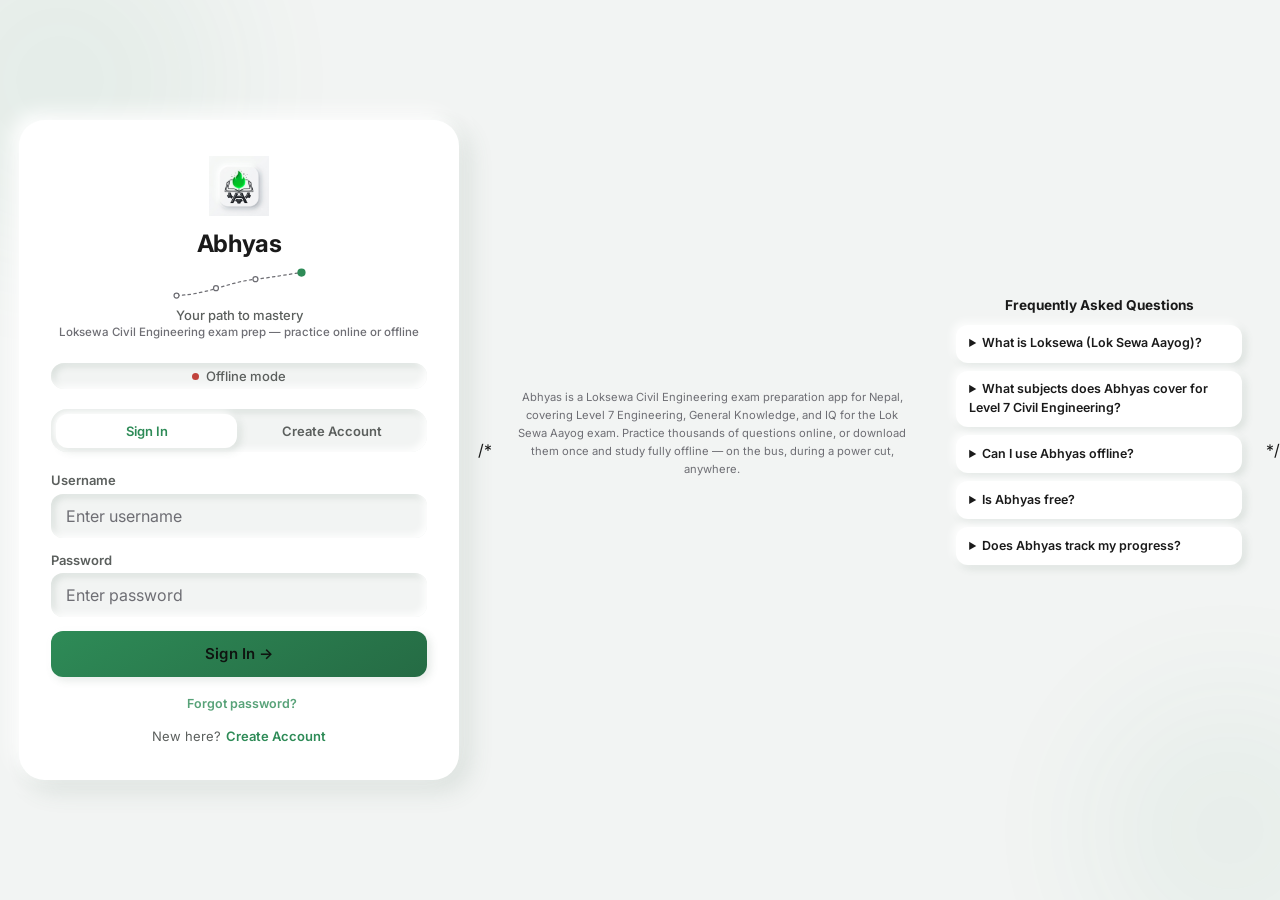
==== commit 1d178c84: "Update index.html" ====
--- a/index.html
+++ b/index.html
@@ -342,8 +342,8 @@
     </div>
   </div>
 </div>
-
-/*====== <footer style="max-width:440px;margin:0 auto 2rem;padding:0 1.5rem;text-align:center;font-size:.7rem;line-height:1.6;color:var(--c-text-faint)">
+/*
+ <footer style="max-width:440px;margin:0 auto 2rem;padding:0 1.5rem;text-align:center;font-size:.7rem;line-height:1.6;color:var(--c-text-faint)">
   <p>Abhyas is a Loksewa Civil Engineering exam preparation app for Nepal, covering Level 7 Engineering, General Knowledge, and IQ for the Lok Sewa Aayog exam. Practice thousands of questions online, or download them once and study fully offline — on the bus, during a power cut, anywhere.</p>
 </footer>
 
@@ -374,7 +374,8 @@
     <summary style="cursor:pointer;font-weight:600;color:var(--c-text)">Does Abhyas track my progress?</summary>
     <p style="margin-top:.4rem">Yes — accuracy, attempted vs. correct counts, a daily study streak, and weak-topic detection so you know exactly what to review next, synced across your devices when you're online.</p>
   </details>
-</section> ==========*/
+</section> 
+     */
 
 <script type="application/ld+json">
 {
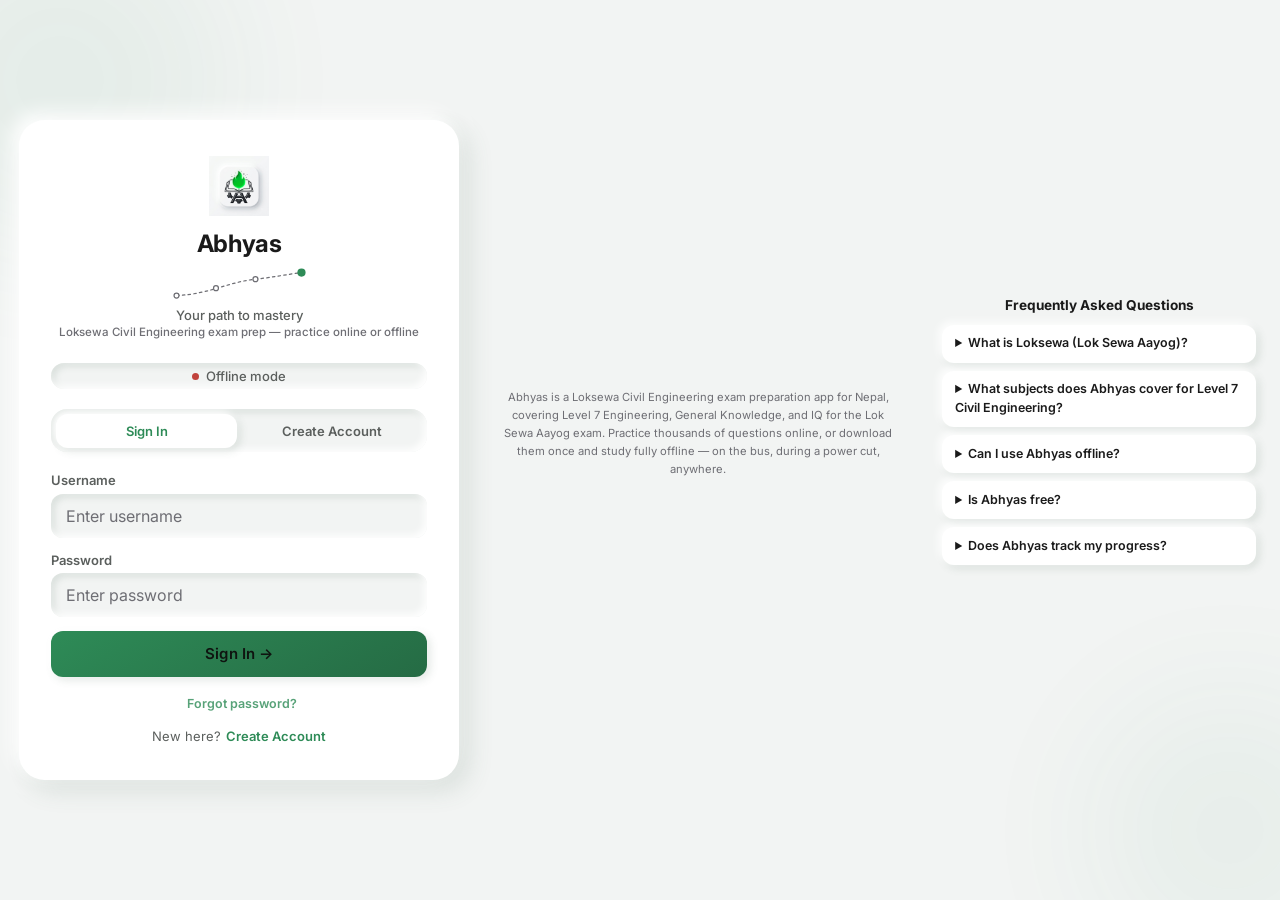
==== commit 0a7bd65e: "Update index.html" ====
--- a/index.html
+++ b/index.html
@@ -342,7 +342,7 @@
     </div>
   </div>
 </div>
-/*
+     
  <footer style="max-width:440px;margin:0 auto 2rem;padding:0 1.5rem;text-align:center;font-size:.7rem;line-height:1.6;color:var(--c-text-faint)">
   <p>Abhyas is a Loksewa Civil Engineering exam preparation app for Nepal, covering Level 7 Engineering, General Knowledge, and IQ for the Lok Sewa Aayog exam. Practice thousands of questions online, or download them once and study fully offline — on the bus, during a power cut, anywhere.</p>
 </footer>
@@ -375,7 +375,6 @@
     <p style="margin-top:.4rem">Yes — accuracy, attempted vs. correct counts, a daily study streak, and weak-topic detection so you know exactly what to review next, synced across your devices when you're online.</p>
   </details>
 </section> 
-     */
 
 <script type="application/ld+json">
 {
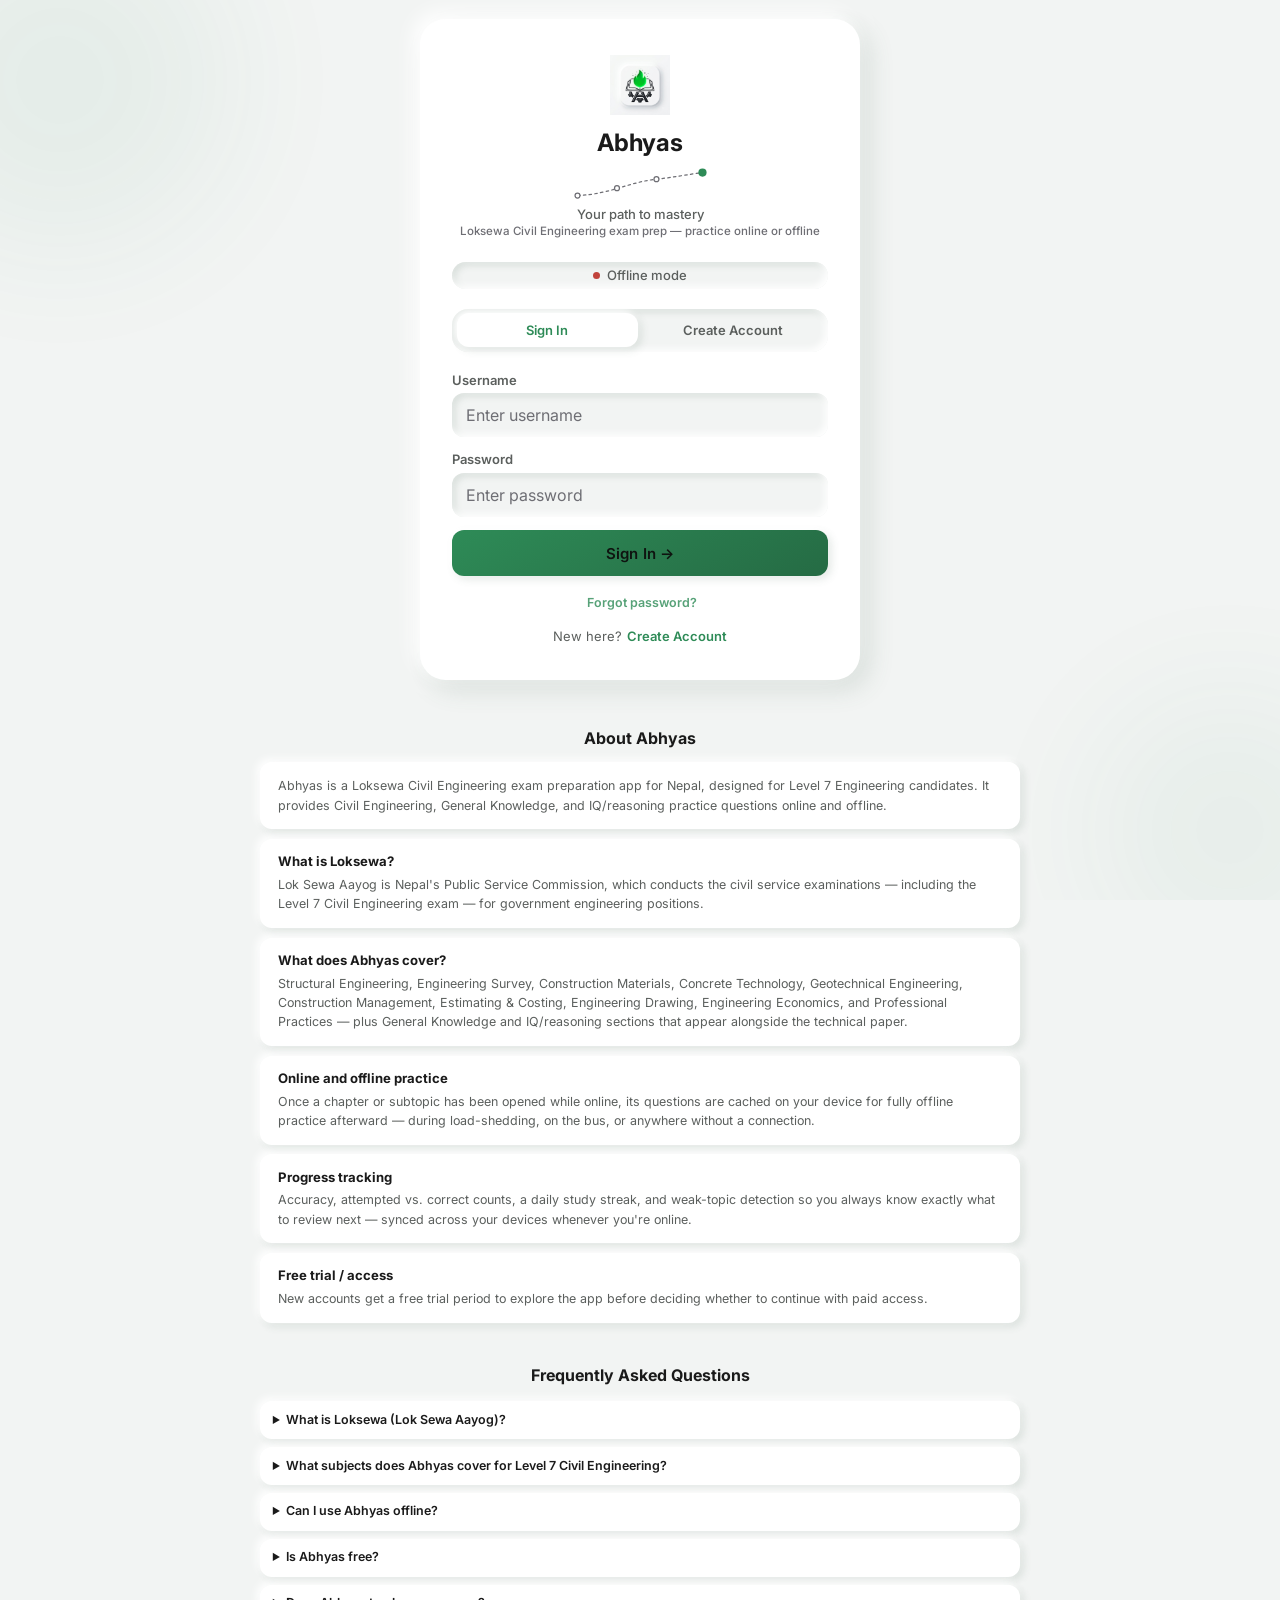
==== commit 2aafc42e: "Restructure index.html into one naturally-scrolling page: Login -> About -> FAQ Per spec: removed th" ====
--- a/index.html
+++ b/index.html
@@ -61,15 +61,24 @@
 }
 *,*::before,*::after{margin:0;padding:0;box-sizing:border-box;-webkit-tap-highlight-color:transparent}
 html{height:100%}
-body{font-family:var(--ff);background:var(--c-bg);color:var(--t1);min-height:100vh;display:flex;align-items:center;justify-content:center;overflow-x:hidden}
+body{font-family:var(--ff);background:var(--c-bg);color:var(--t1);display:block;min-height:100vh;overflow-x:hidden}
 
 /* Background — calm, no blobs/grid in the fintech direction: a plain,
    spacious off-white field lets the card carry all the visual weight. */
 .bg-blobs,.grid{display:none}
 
 /* Card */
-.card{position:relative;z-index:1;width:100%;max-width:440px;margin:1.2rem;background:var(--c-surface);border-radius:var(--r-xl);padding:2.25rem 2rem;box-shadow:var(--ne-lg);max-height:96vh;overflow-y:auto;animation:enter .35s var(--ease-spring)}
+.card{position:relative;z-index:1;width:100%;max-width:440px;margin:1.2rem auto 3rem;background:var(--c-surface);border-radius:var(--r-xl);padding:2.25rem 2rem;box-shadow:var(--ne-lg);max-height:none;overflow:visible;animation:enter .35s var(--ease-spring)}
 @keyframes enter{from{opacity:0;transform:translateY(12px)}to{opacity:1;transform:none}}
+
+/* Intro/FAQ sections sit below the login card, wider than it so the
+   explanatory content has room to breathe, but still comfortably
+   readable (760px caps line length on desktop). */
+.wide-section{position:relative;z-index:1;max-width:760px;width:calc(100% - 2rem);margin:0 auto 2.5rem}
+.about-card{background:var(--c-surface);border-radius:var(--r-sm);padding:.9rem 1.1rem;box-shadow:var(--ne-sm);margin-bottom:.6rem}
+.about-card h3{font-size:.82rem;color:var(--c-text);margin-bottom:.35rem;display:flex;align-items:center;gap:.4rem}
+.about-card p{font-size:.78rem;color:var(--c-text-soft);line-height:1.55}
+.section-heading{font-size:1rem;color:var(--c-text);margin-bottom:.9rem;text-align:center;font-weight:700}
 
 /* Logo */
 .logo{text-align:center;margin-bottom:1.5rem}
@@ -204,6 +213,8 @@
 
 <div class="bg-motif" aria-hidden="true"></div>
 
+<main>
+<section class="login-section">
 <div class="card" id="main-card">
   <div class="logo">
     <div class="l-icon brand-mark"><img src="icon-192.png" alt="Abhyas"></div>
@@ -342,13 +353,43 @@
     </div>
   </div>
 </div>
-     
- <footer style="max-width:440px;margin:0 auto 2rem;padding:0 1.5rem;text-align:center;font-size:.7rem;line-height:1.6;color:var(--c-text-faint)">
-  <p>Abhyas is a Loksewa Civil Engineering exam preparation app for Nepal, covering Level 7 Engineering, General Knowledge, and IQ for the Lok Sewa Aayog exam. Practice thousands of questions online, or download them once and study fully offline — on the bus, during a power cut, anywhere.</p>
-</footer>
-
-<section aria-labelledby="faq-heading" style="max-width:440px;margin:0 auto 2rem;padding:0 1.5rem;font-size:.78rem;color:var(--c-text-soft);line-height:1.5">
-  <h2 id="faq-heading" style="font-size:.85rem;color:var(--c-text);margin-bottom:.6rem;text-align:center">Frequently Asked Questions</h2>
+</section>
+
+<section class="wide-section intro-section" id="about" aria-labelledby="about-heading">
+  <h2 id="about-heading" class="section-heading">About Abhyas</h2>
+
+  <div class="about-card">
+    <p>Abhyas is a Loksewa Civil Engineering exam preparation app for Nepal, designed for Level 7 Engineering candidates. It provides Civil Engineering, General Knowledge, and IQ/reasoning practice questions online and offline.</p>
+  </div>
+
+  <div class="about-card">
+    <h3>What is Loksewa?</h3>
+    <p>Lok Sewa Aayog is Nepal's Public Service Commission, which conducts the civil service examinations — including the Level 7 Civil Engineering exam — for government engineering positions.</p>
+  </div>
+
+  <div class="about-card">
+    <h3>What does Abhyas cover?</h3>
+    <p>Structural Engineering, Engineering Survey, Construction Materials, Concrete Technology, Geotechnical Engineering, Construction Management, Estimating & Costing, Engineering Drawing, Engineering Economics, and Professional Practices — plus General Knowledge and IQ/reasoning sections that appear alongside the technical paper.</p>
+  </div>
+
+  <div class="about-card">
+    <h3>Online and offline practice</h3>
+    <p>Once a chapter or subtopic has been opened while online, its questions are cached on your device for fully offline practice afterward — during load-shedding, on the bus, or anywhere without a connection.</p>
+  </div>
+
+  <div class="about-card">
+    <h3>Progress tracking</h3>
+    <p>Accuracy, attempted vs. correct counts, a daily study streak, and weak-topic detection so you always know exactly what to review next — synced across your devices whenever you're online.</p>
+  </div>
+
+  <div class="about-card">
+    <h3>Free trial / access</h3>
+    <p>New accounts get a free trial period to explore the app before deciding whether to continue with paid access.</p>
+  </div>
+</section>
+
+<section class="wide-section faq-section" id="faq" aria-labelledby="faq-heading" style="font-size:.78rem;color:var(--c-text-soft);line-height:1.5">
+  <h2 id="faq-heading" class="section-heading">Frequently Asked Questions</h2>
 
   <details style="margin-bottom:.5rem;background:var(--c-surface);border-radius:var(--r-sm);padding:.6rem .8rem;box-shadow:var(--ne-sm)">
     <summary style="cursor:pointer;font-weight:600;color:var(--c-text)">What is Loksewa (Lok Sewa Aayog)?</summary>
@@ -374,7 +415,7 @@
     <summary style="cursor:pointer;font-weight:600;color:var(--c-text)">Does Abhyas track my progress?</summary>
     <p style="margin-top:.4rem">Yes — accuracy, attempted vs. correct counts, a daily study streak, and weak-topic detection so you know exactly what to review next, synced across your devices when you're online.</p>
   </details>
-</section> 
+</section>
 
 <script type="application/ld+json">
 {
@@ -410,6 +451,8 @@
 }
 </script>
 
+</main>
+
 <div id="toasts" role="status" aria-live="polite" aria-atomic="false"></div>
 
 
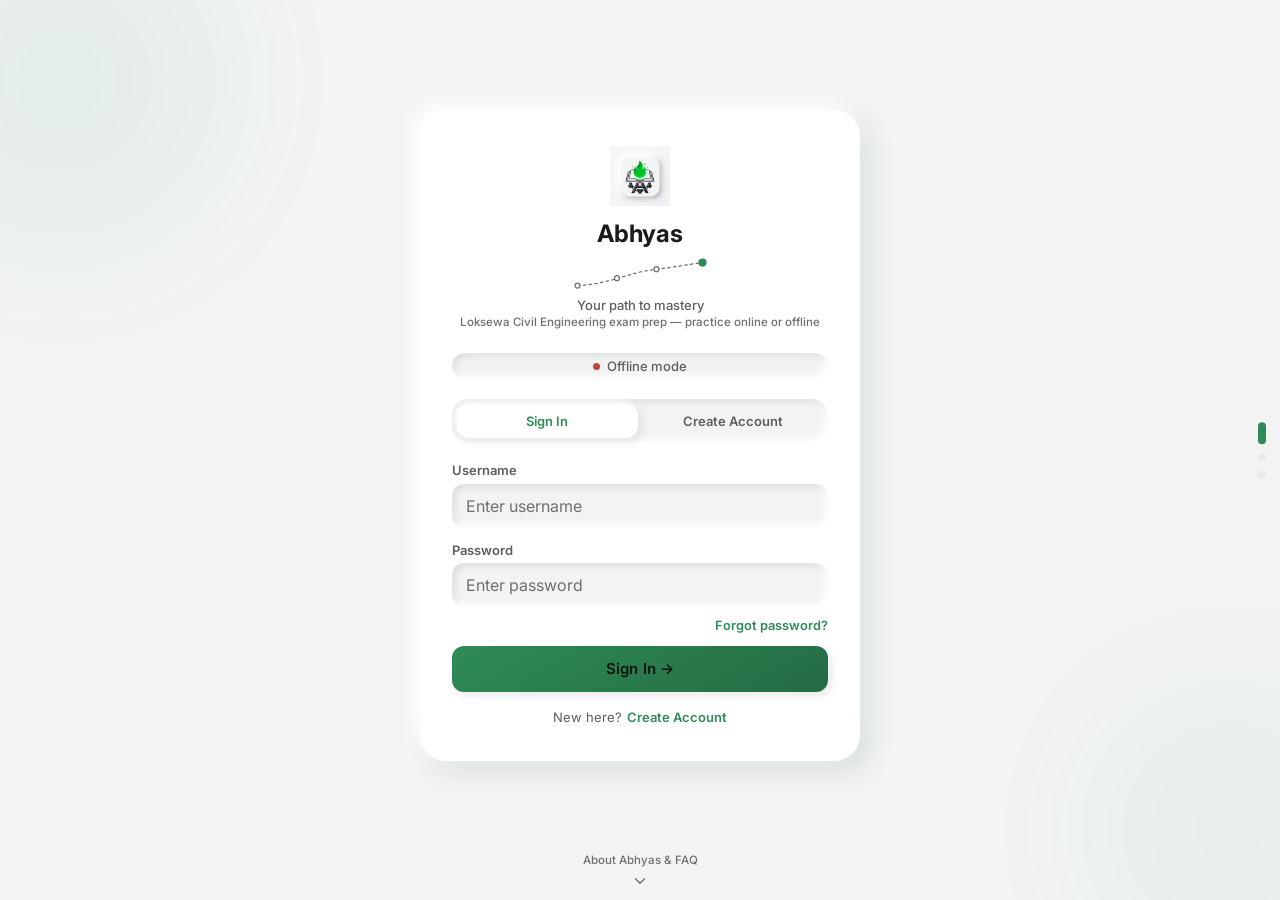
==== commit 63ba6c92: "Update index.html complete" ====
--- a/index.html
+++ b/index.html
@@ -4,6 +4,10 @@
 <meta charset="UTF-8">
 <meta name="viewport" content="width=device-width,initial-scale=1,maximum-scale=1">
 <meta name="theme-color" content="#F2F4F3">
+<!-- Clickjacking mitigation — see admin.html for the full rationale.
+     GitHub Pages doesn't support custom HTTP headers, so this
+     client-side frame-bust is the best available option. -->
+<script>if(window.top!==window.self){window.top.location=window.self.location;}</script>
 <link rel="icon" type="image/png" href="favicon.png">
 <link rel="apple-touch-icon" href="icon-192.png">
 
@@ -46,6 +50,11 @@
 
 <link href="https://fonts.googleapis.com/css2?family=Inter:wght@400;500;600;700;800&display=swap" rel="stylesheet">
 <link rel="stylesheet" href="design-system.css">
+<!-- Google Identity Services — powers the "Sign in with Google" button
+     below (see APP.initGoogleSignIn). Loaded async/defer so it never
+     blocks first paint; APP.initGoogleSignIn() polls for it to be ready
+     rather than assuming it has loaded by the time init() runs. -->
+<script src="https://accounts.google.com/gsi/client" async defer></script>
 <style>
 :root{
   /* Local aliases onto the shared token layer, so the rest of this
@@ -73,7 +82,7 @@
 
 /* Intro/FAQ sections sit below the login card, wider than it so the
    explanatory content has room to breathe, but still comfortably
-   readable (760px caps line length on desktop). */
+   readable (760px caps line length on desktop/PC). */
 .wide-section{position:relative;z-index:1;max-width:760px;width:calc(100% - 2rem);margin:0 auto 2.5rem}
 .about-card{background:var(--c-surface);border-radius:var(--r-sm);padding:.9rem 1.1rem;box-shadow:var(--ne-sm);margin-bottom:.6rem}
 .about-card h3{font-size:.82rem;color:var(--c-text);margin-bottom:.35rem;display:flex;align-items:center;gap:.4rem}
@@ -129,10 +138,9 @@
 /* Custom file-upload control — same pattern as user.html/admin.html's
    .file-up. The native <input type=file>'s "Choose File" button lives
    in browser shadow DOM and can't be restyled by adjusting the outer
-   input's padding/color alone (which is all the old .fld input[type=file]
-   rule did) — it still rendered in the OS-native style regardless. This
-   hides the native control entirely (still fully functional) behind a
-   themed button + filename instead. */
+   input's padding/color alone — it still rendered in the OS-native style
+   regardless. This hides the native control entirely (still fully
+   functional) behind a themed button + filename instead. */
 .file-up{position:relative;display:flex;align-items:center;gap:.6rem;background:var(--c-bg);border-radius:var(--r-sm);padding:.6rem .9rem;cursor:pointer;box-shadow:var(--ne-in-sm)}
 .file-up input[type=file]{position:absolute;inset:0;opacity:0;cursor:pointer;width:100%;height:100%}
 .file-up .file-up-btn{flex-shrink:0;display:inline-flex;align-items:center;gap:.3rem;background:var(--c-surface);border:1px solid rgba(0,0,0,.08);border-radius:7px;padding:.3rem .6rem;font-size:.72rem;font-weight:700;color:var(--t2)}
@@ -152,6 +160,8 @@
 .btn:disabled{opacity:.5;cursor:not-allowed}
 .btn-sec{width:100%;padding:.7rem;background:var(--c-bg);border:none;border-radius:var(--r-sm);color:var(--c-text-soft);font-size:var(--fs-caption);font-weight:var(--fw-semibold);font-family:var(--ff);cursor:pointer;transition:all var(--ease);margin-top:.6rem;box-shadow:var(--ne-sm)}
 .btn-sec:hover{color:var(--c-primary-dark);box-shadow:var(--ne-in-sm)}
+.btn-sm{padding:.55rem .8rem;background:var(--c-primary);border:none;border-radius:var(--r-sm);color:#0F1410;font-size:.78rem;font-weight:var(--fw-semibold);font-family:var(--ff);cursor:pointer;white-space:nowrap;flex-shrink:0}
+.btn-sm:disabled{opacity:.5;cursor:not-allowed}
 
 .spin{display:inline-block;width:14px;height:14px;border:2px solid rgba(255,255,255,.4);border-top-color:#fff;border-radius:50%;animation:spin .65s linear infinite;vertical-align:middle;margin-right:.4rem}
 @keyframes spin{to{transform:rotate(360deg)}}
@@ -160,6 +170,8 @@
 .link-row{text-align:center;margin-top:1.1rem;font-size:var(--fs-caption);color:var(--c-text-soft)}
 .link-row button{background:none;border:none;color:var(--c-primary);font-weight:var(--fw-semibold);cursor:pointer;font-family:var(--ff);font-size:var(--fs-caption);padding:0;margin-left:.3rem}
 .link-row button:hover{text-decoration:underline}
+.link-btn-r{text-align:right;margin:-.4rem 0 .7rem}
+.link-btn-r button{background:none;border:none;color:var(--c-primary);font-size:.8rem;font-weight:var(--fw-semibold);cursor:pointer;font-family:var(--ff);padding:0}
 
 /* Payment / Trial / Status / Permanent pages */
 .pay-box{display:none}
@@ -190,6 +202,24 @@
 .status-card h2{font-size:var(--fs-section-title);font-weight:var(--fw-bold);margin-bottom:.35rem;color:var(--c-text)}
 .status-card p{font-size:var(--fs-caption);color:var(--t3);line-height:var(--lh-normal);margin-bottom:1.1rem}
 
+/* Auto-redirect screen for an already-permanent session — deliberately
+   the LIGHTEST screen in the whole file: a spinner and one line, no
+   buttons to read or tap, because a permanent user has already proven
+   who they are and shouldn't have to do anything else here at all. */
+.redirect-card{text-align:center;padding:2.2rem .5rem 1rem}
+.redirect-card .spin-lg{width:34px;height:34px;border:3px solid var(--c-divider);border-top-color:var(--c-primary);border-radius:50%;animation:spin .8s linear infinite;margin:0 auto 1rem}
+.redirect-card p{font-size:var(--fs-body);color:var(--t2);margin-bottom:1.1rem}
+
+/* Mobile-number prompt — a compact inline nudge shown on the trial/
+   payment screens only (never on the auto-redirect screen, which is
+   intentionally too brief to interact with) when the account has no
+   mobile on file, e.g. a Google Sign-In account. */
+.mobile-prompt{background:var(--c-info-bg);border:1px solid rgba(43,108,176,.18);border-radius:var(--r-sm);padding:.7rem .85rem;margin-bottom:1rem}
+.mobile-prompt p{font-size:.76rem;color:var(--c-info);margin-bottom:.55rem;line-height:1.4}
+.mobile-prompt .row{display:flex;gap:.5rem}
+.mobile-prompt input{flex:1;background:var(--c-surface);border:none;border-radius:var(--r-sm);padding:.55rem .75rem;font-size:.85rem;font-family:var(--ff);outline:none;box-shadow:var(--ne-in-sm)}
+.mobile-prompt.saved{display:none}
+
 /* Toast */
 #toasts{position:fixed;bottom:1.5rem;left:50%;transform:translateX(-50%);z-index:9000;display:flex;flex-direction:column;align-items:center;gap:.4rem;pointer-events:none;width:calc(100vw - 2rem);max-width:340px}
 .toast{background:var(--c-text);border-radius:var(--r-sm);padding:.6rem 1.1rem;font-size:var(--fs-caption);font-weight:var(--fw-medium);color:#fff;box-shadow:var(--sh-lg);animation:tin .18s var(--ease-spring);pointer-events:auto;max-width:100%;text-align:center}
@@ -197,15 +227,65 @@
 @keyframes tin{from{opacity:0;transform:translateY(10px) scale(.95)}to{opacity:1;transform:none}}
 @keyframes tout{from{opacity:1}to{opacity:0;transform:translateY(-6px)}}
 
-/* Divider */
-.or-div{display:flex;align-items:center;gap:.6rem;margin:1rem 0;color:var(--t3);font-size:var(--fs-caption);font-weight:var(--fw-medium)}
-.or-div::before,.or-div::after{content:"";flex:1;height:1px;background:var(--c-divider)}
+/* Google Sign-In block */
+/* Google Sign-In block. IMPORTANT: hidden via visibility+height, never
+   display:none — Google's renderButton() measures its container at
+   render time, and a display:none parent gives it 0×0 to measure,
+   producing a broken/invisible button that stays broken even after
+   later being un-hidden. visibility:hidden keeps the container in the
+   normal layout tree (correctly sized) while still invisible and
+   non-interactive, so the button always renders correctly regardless
+   of whether Google's script finishes loading before or after the
+   current screen becomes login/signup. */
+#g-signin-wrap{margin:.7rem 0;visibility:visible;height:auto;overflow:visible;transition:opacity .15s ease}
+#g-signin-wrap.g-hidden{visibility:hidden;height:0;margin:0;overflow:hidden;pointer-events:none}
+#g-signin-wrap.g-busy{opacity:.55;pointer-events:none}
+#g-signin-btn{display:flex;justify-content:center;min-height:44px}
+.g-or-div{display:flex;align-items:center;gap:.6rem;margin:.75rem 0;color:var(--t3);font-size:var(--fs-caption);font-weight:var(--fw-medium)}
+.g-or-div::before,.g-or-div::after{content:"";flex:1;height:1px;background:var(--c-divider)}
+
+/* ── TikTok-style vertical paging: login / about / faq as three
+   full-viewport "posts" you scroll (or swipe, on touch) between, same
+   mechanism on phone and PC — CSS scroll-snap needs no touch-specific
+   code at all, since browsers already turn a touch swipe into a scroll
+   gesture on an overflow-y:scroll container. ── */
+html,body{height:100%}
+.snap-container{height:100vh;height:100svh;overflow-y:scroll;scroll-snap-type:y mandatory;scroll-behavior:smooth;-webkit-overflow-scrolling:touch}
+.snap-post{min-height:100vh;min-height:100svh;scroll-snap-align:start;scroll-snap-stop:always;position:relative;box-sizing:border-box;display:flex;flex-direction:column;align-items:center;justify-content:center;padding:1.4rem 0;overflow-y:auto}
+/* The login post's own card is vertically centered by the flex parent
+   above; about/faq posts get a heading-first, top-aligned layout instead
+   since their content is a scrollable list of cards, not one centered
+   object. */
+.snap-post.top-aligned{justify-content:flex-start;padding-top:2.2rem}
+
+/* Page dots — a small, constant "you are 1 of 3" indicator, same idea
+   as TikTok's own vertical progress cue. Fixed to the viewport (not the
+   scroll container) so it stays put and reflects whichever post is
+   currently snapped, on phone or PC alike. Click a dot to jump straight
+   to that post. */
+.page-dots{position:fixed;right:14px;top:50%;transform:translateY(-50%);z-index:20;display:flex;flex-direction:column;gap:.55rem}
+.page-dots button{width:8px;height:8px;border-radius:50%;border:none;background:var(--c-divider);padding:0;cursor:pointer;transition:all var(--ease);box-shadow:none}
+.page-dots button.active{background:var(--c-primary);height:22px;border-radius:5px}
+
+/* Bottom-of-first-post scroll hint — a quiet, self-dismissing nudge
+   ("there's more below") rather than a permanent fixture; it lives
+   inside the login post itself (not fixed to the viewport), so it
+   naturally scrolls away with that post and never has to be manually
+   hidden once the person reaches post 2. */
+.scroll-hint{position:absolute;left:0;right:0;bottom:10px;display:flex;flex-direction:column;align-items:center;gap:.3rem;color:var(--c-text-faint);font-size:.72rem;font-weight:var(--fw-medium);z-index:2;transition:opacity .25s ease;pointer-events:none}
+.scroll-hint.hide{opacity:0}
+.scroll-hint svg{width:18px;height:18px;animation:hint-bounce 1.6s ease-in-out infinite}
+@keyframes hint-bounce{0%,100%{transform:translateY(0);opacity:.55}50%{transform:translateY(5px);opacity:1}}
+@media(prefers-reduced-motion:reduce){.scroll-hint svg{animation:none}}
+@media(max-height:640px){.scroll-hint{bottom:4px}}
 
 /* Offline badge */
 .offline-badge{display:none;background:var(--c-bg);border-radius:var(--r-sm);padding:.45rem .8rem;margin-bottom:1rem;text-align:center;font-size:var(--fs-caption);color:var(--c-warning);font-weight:var(--fw-medium);box-shadow:var(--ne-in-sm)}
 .offline-badge.show{display:block}
 
-/* Responsive */
+/* Responsive — same card/layout on phone-sized "app" viewports and
+   full-width PC/desktop browsers; only the outer margins/padding shrink
+   below 480px, so nothing here needs separate app-vs-PC logic. */
 @media(max-width:480px){.card{padding:1.75rem 1.35rem;margin:.8rem;border-radius:var(--r-lg)}.fld-row{grid-template-columns:1fr}}
 </style>
 </head>
@@ -213,8 +293,14 @@
 
 <div class="bg-motif" aria-hidden="true"></div>
 
-<main>
-<section class="login-section">
+<div class="page-dots" id="page-dots" role="tablist" aria-label="Page navigation">
+  <button class="active" data-target="post-login" aria-label="Login" role="tab" aria-selected="true"></button>
+  <button data-target="post-about" aria-label="About Abhyas" role="tab" aria-selected="false"></button>
+  <button data-target="post-faq" aria-label="FAQ" role="tab" aria-selected="false"></button>
+</div>
+
+<main class="snap-container" id="snap-container">
+<section class="snap-post" id="post-login">
 <div class="card" id="main-card">
   <div class="logo">
     <div class="l-icon brand-mark"><img src="icon-192.png" alt="Abhyas"></div>
@@ -233,6 +319,18 @@
   <div class="net"><div class="ndot" id="ndot"></div><span id="nstat">Checking connection…</span></div>
   <div class="offline-badge" id="offline-badge">Offline mode — using cached session</div>
 
+  <!-- AUTO-REDIRECT — shown ONLY for an already-permanent session while
+       it hands off to user.html; see APP.enterDashboard(). Everything
+       else in this card stays hidden the whole time so a returning
+       permanent user never has to read or tap anything here. -->
+  <div id="form-redirecting" class="pay-box" style="display:none">
+    <div class="redirect-card">
+      <div class="spin-lg"></div>
+      <p>Welcome back<span id="redir-name"></span> — opening your dashboard…</p>
+      <button class="btn-sec" onclick="APP.logout()">Not you? Logout</button>
+    </div>
+  </div>
+
   <!-- MODE TABS -->
   <div class="tabs" id="auth-tabs">
     <button class="tab active" onclick="APP.setMode('login')">Sign In</button>
@@ -241,6 +339,17 @@
 <script async src="https://pagead2.googlesyndication.com/pagead/js/adsbygoogle.js?client=ca-pub-6654137367323086"
      crossorigin="anonymous"></script>
   <div class="err" id="err" role="alert" aria-live="assertive"></div>
+
+  <!-- Google Sign-In — works for both "Sign In" and "Create Account" tabs,
+       since a Google login on an unrecognized email creates a new trial
+       account server-side (see handleGoogleLogin in CODE.gs). Rendered
+       once here rather than duplicated per-tab; hidden entirely if the
+       client ID below is never configured, and on the forgot/reset
+       screens where "sign in with Google" wouldn't make sense. -->
+  <div id="g-signin-wrap" class="g-hidden">
+    <div id="g-signin-btn"></div>
+    <div class="g-or-div">OR</div>
+  </div>
 
   <!-- ═══════════════════════════════════════════════════════════════
        UNIFIED LOGIN — Single form routes to Admin OR User
@@ -248,12 +357,12 @@
   <div id="form-login">
     <div class="fld"><label for="in-user">Username</label><input type="text" id="in-user" placeholder="Enter username" autocomplete="username" autocapitalize="none" spellcheck="false"></div>
     <div class="fld"><label for="in-pass">Password</label><input type="password" id="in-pass" placeholder="Enter password" autocomplete="current-password"></div>
+    <div class="link-btn-r"><button type="button" onclick="APP.setMode('forgot')">Forgot password?</button></div>
     <button class="btn" id="btn-login" onclick="APP.login()">Sign In →</button>
-    <div class="link-row"><button onclick="APP.setMode('forgot')" style="font-size:.78rem;opacity:.8">Forgot password?</button></div>
     <div class="link-row"><span>New here?</span><button onclick="APP.setMode('signup')">Create Account</button></div>
   </div>
 
-  <!-- FORGOT PASSWORD — request a reset code -->
+  <!-- FORGOT PASSWORD — request a reset code (username OR email) -->
   <div id="form-forgot" style="display:none">
     <p style="font-size:.8rem;opacity:.75;margin-bottom:.8rem">Enter your username or the email on your account. If it matches an account, we'll email a reset code to it.</p>
     <div class="fld"><label for="fg-id">Username or Email</label><input type="text" id="fg-id" placeholder="Your username or email" autocapitalize="none" spellcheck="false"></div>
@@ -261,7 +370,8 @@
     <div class="link-row"><button onclick="APP.setMode('login')">Back to Sign In</button></div>
   </div>
 
-  <!-- RESET PASSWORD — consume the emailed code -->
+  <!-- RESET PASSWORD — consume the emailed code (pasted, or prefilled
+       from a ?resetToken= link if the person tapped it instead) -->
   <div id="form-reset" style="display:none">
     <p style="font-size:.8rem;opacity:.75;margin-bottom:.8rem">Paste the reset code from your email, then choose a new password.</p>
     <div class="fld"><label for="rs-code">Reset Code</label><input type="text" id="rs-code" placeholder="Paste the code from your email" autocapitalize="none" spellcheck="false"></div>
@@ -286,20 +396,6 @@
     <div class="link-row"><span>Have an account?</span><button onclick="APP.setMode('login')">Sign In</button></div>
   </div>
 
-  <!-- PERMANENT ACCESS WELCOME -->
-  <div id="form-permanent" class="pay-box" style="display:none">
-    <div class="perm-banner">
-      <strong>Permanent Access Active</strong><br>Your account is fully unlocked.
-    </div>
-    <div class="status-card">
-      <div class="big-icon"><svg viewBox="0 0 24 24" fill="none" stroke="currentColor" stroke-width="2" stroke-linecap="round" stroke-linejoin="round"><path d="M22 10v6M2 10l10-5 10 5-10 5z"/><path d="M6 12v5c0 1.7 2.7 3 6 3s6-1.3 6-3v-5"/></svg></div>
-      <h2>Welcome back, <span id="perm-name">User</span>!</h2>
-      <p>You have unlimited access to all study materials and quizzes.</p>
-      <button class="btn" onclick="APP.goUser()">Enter Study Dashboard →</button>
-      <button class="btn-sec" onclick="APP.logout()">Logout</button>
-    </div>
-  </div>
-
   <!-- TRIAL ACTIVE -->
   <div id="form-trial" class="pay-box" style="display:none">
     <div class="trial-banner">
@@ -307,6 +403,10 @@
       <div class="timer" id="trial-timer">23:59:59</div>
       <div style="font-size:.72rem;margin-top:.3rem;color:var(--t3)">Pay anytime to unlock permanent access.</div>
     </div>
+    <div class="mobile-prompt" id="mobile-prompt-trial" style="display:none">
+      <p>Add a mobile number so admin can reach you about payment review.</p>
+      <div class="row"><input type="tel" id="mp-trial-mobile" placeholder="98XXXXXXXX"><button class="btn-sm" onclick="APP.saveMobile('mp-trial-mobile')">Save</button></div>
+    </div>
     <button class="btn" onclick="APP.goUser()">Enter Study Dashboard →</button>
     <button class="btn-sec" onclick="APP.setMode('payment')">Pay Now (Permanent)</button>
     <button class="btn-sec" onclick="APP.logout()">Logout</button>
@@ -319,6 +419,10 @@
     </div>
     <div class="expired-banner" id="pay-settings-warn" style="display:none">
       <strong>Couldn't refresh payment details from the server.</strong><br>Showing the last known info — reload the page once you're back online.
+    </div>
+    <div class="mobile-prompt" id="mobile-prompt-pay" style="display:none">
+      <p>Add a mobile number so admin can reach you if there's an issue with your payment.</p>
+      <div class="row"><input type="tel" id="mp-pay-mobile" placeholder="98XXXXXXXX"><button class="btn-sm" onclick="APP.saveMobile('mp-pay-mobile')">Save</button></div>
     </div>
     <div class="qr-wrap">
       <div class="qr-fallback" id="qr-fallback"><svg viewBox="0 0 24 24" fill="none" stroke="currentColor" stroke-width="2" stroke-linecap="round" stroke-linejoin="round"><path d="M23 19a2 2 0 0 1-2 2H3a2 2 0 0 1-2-2V8a2 2 0 0 1 2-2h4l2-3h6l2 3h4a2 2 0 0 1 2 2z"/><circle cx="12" cy="13" r="4"/></svg></div>
@@ -353,9 +457,13 @@
     </div>
   </div>
 </div>
+<div class="scroll-hint" id="scroll-hint" aria-hidden="true">
+  <span>About Abhyas &amp; FAQ</span>
+  <svg viewBox="0 0 24 24" fill="none" stroke="currentColor" stroke-width="2" stroke-linecap="round" stroke-linejoin="round"><polyline points="6 9 12 15 18 9"/></svg>
+</div>
 </section>
 
-<section class="wide-section intro-section" id="about" aria-labelledby="about-heading">
+<section class="snap-post top-aligned wide-section intro-section" id="post-about" aria-labelledby="about-heading">
   <h2 id="about-heading" class="section-heading">About Abhyas</h2>
 
   <div class="about-card">
@@ -388,7 +496,7 @@
   </div>
 </section>
 
-<section class="wide-section faq-section" id="faq" aria-labelledby="faq-heading" style="font-size:.78rem;color:var(--c-text-soft);line-height:1.5">
+<section class="snap-post top-aligned wide-section faq-section" id="post-faq" aria-labelledby="faq-heading" style="font-size:.78rem;color:var(--c-text-soft);line-height:1.5">
   <h2 id="faq-heading" class="section-heading">Frequently Asked Questions</h2>
 
   <details style="margin-bottom:.5rem;background:var(--c-surface);border-radius:var(--r-sm);padding:.6rem .8rem;box-shadow:var(--ne-sm)">
@@ -467,6 +575,16 @@
 
 const GAS_URL = "https://script.google.com/macros/s/AKfycbyZLZxf6VKNiMfhY6memPTKj-dGW7jxyX1c-9GI0OPG8TqazSZi_P-7Y-8DlpT0ZlrjHg/exec"; // ← REPLACE WITH YOUR DEPLOYED URL
 
+// ⚠️ REPLACE with the SAME OAuth 2.0 Web Client ID configured as
+// GOOGLE_CLIENT_ID in CODE.gs — this is the public half (client IDs are
+// not secret and are meant to ship in frontend code); the backend uses it
+// only to confirm the ID token it receives was actually minted for this
+// app. In Google Cloud Console → Credentials → this OAuth Client →
+// Authorized JavaScript origins, add the exact origin(s) this page is
+// served from. Leave the placeholder as-is to hide Google Sign-In
+// entirely rather than show a button that can only fail.
+const GOOGLE_CLIENT_ID = "242226857075-hpkbjoqhlem95fu6vkf712e8ijs33sng.apps.googleusercontent.com";
+
 /* ═════════════════════════════════════════════════════════════════════════════
    SESSION SCHEMA (stored in localStorage as 'abhyas_session')
    ───────────────────────────────────────────────────────────────────────────
@@ -480,7 +598,9 @@
      access: {
        level: "permanent" | "trial" | "pending_review" | "expired" | "unknown",
        trialExpiresAt: "ISO date string", // if trial
-       permanent: boolean
+       permanent: boolean,
+       accessType: "permanent" | "yearly",
+       accessExpiresAt: "ISO date string or ''"
      },
      settings: {             // cached app settings
        paymentAmount: "XXX",
@@ -516,15 +636,21 @@
   async init() {
     this.checkNet(); // fire in the background — don't block rendering on a ping
     setInterval(() => this.checkNet(), 15000);
+    this.initGoogleSignIn();
+    this.initPaging();
 
     // A person who clicked the reset-code link from their email (see
-    // requestPasswordReset's emailed link in CODE.gs) lands here with
-    // ?resetToken=... in the URL — prefill and jump straight to the
-    // reset form, taking priority over resuming any existing saved
-    // session, since clicking that link means "I want to reset my
-    // password", not "resume whatever I was doing before".
-    const urlToken = new URLSearchParams(window.location.search).get('resetToken');
+    // requestPasswordReset's emailed code in CODE.gs) can land here with
+    // either ?resetToken=... or ?reset=... in the URL — accept both
+    // param spellings so an older bookmarked/shared link still works.
+    // Prefilling and jumping straight to the reset form takes priority
+    // over resuming any existing saved session, since clicking that link
+    // means "I want to reset my password", not "resume whatever I was
+    // doing before".
+    const params = new URLSearchParams(window.location.search);
+    const urlToken = params.get('resetToken') || params.get('reset');
     if (urlToken) {
+      history.replaceState(null, '', window.location.pathname); // don't leave the code sitting in the visible URL/history
       this.setMode('reset');
       const codeEl = document.getElementById('rs-code');
       if (codeEl) codeEl.value = urlToken;
@@ -554,10 +680,16 @@
     const dot = document.getElementById('ndot');
     const txt = document.getElementById('nstat');
     const badge = document.getElementById('offline-badge');
+    const startedAt = Date.now();
     this.online = await pingBackend(GAS_URL);
+    const roundTripMs = Date.now() - startedAt;
     if (this.online) {
-      dot.className = 'ndot';
-      txt.textContent = 'Backend connected';
+      // Online, but slow enough (Apps Script cold-starts and Sheets-as-DB
+      // reads can both add real latency) that a person might otherwise
+      // blame a broken app for what's actually just a slow round trip.
+      const slow = roundTripMs > 3000;
+      dot.className = slow ? 'ndot warn' : 'ndot';
+      txt.textContent = slow ? 'Connected — slow response' : 'Backend connected';
       badge.classList.remove('show');
       if (!wasOnline && this.mode === 'payment') {
         this.loadPaymentUI();
@@ -580,6 +712,59 @@
     btn.textContent = this.online ? 'Submit Payment →' : 'Offline — reconnect to pay';
   },
 
+  /* ── TikTok-style paging (login / about / faq) ──
+     Page-dots reflect whichever post is CURRENTLY snapped, via
+     IntersectionObserver rather than manual scroll-position math — that
+     keeps the active dot correct however the person got there: a
+     mouse-wheel/trackpad scroll, a touch swipe, or clicking a dot
+     directly. The bottom-of-login scroll hint just needs to disappear
+     the first time post-login is no longer the one in view, and never
+     needs to come back (once someone's found the other two posts, the
+     nudge has done its job). */
+  initPaging() {
+    const container = document.getElementById('snap-container');
+    const dots = Array.from(document.querySelectorAll('#page-dots button'));
+    const hint = document.getElementById('scroll-hint');
+    if (!container || !dots.length) return;
+
+    dots.forEach(dot => {
+      dot.addEventListener('click', () => {
+        const target = document.getElementById(dot.dataset.target);
+        if (target) target.scrollIntoView({ behavior: 'smooth', block: 'start' });
+      });
+    });
+
+    const posts = ['post-login', 'post-about', 'post-faq'].map(id => document.getElementById(id)).filter(Boolean);
+    const observer = new IntersectionObserver((entries) => {
+      // Pick whichever observed post has the most of itself currently
+      // visible — during a smooth-scroll transition more than one entry
+      // can cross the 0.5 threshold in the same callback, so "most
+      // visible" is a steadier signal than "first one seen".
+      let best = null;
+      entries.forEach(entry => {
+        if (!best || entry.intersectionRatio > best.intersectionRatio) best = entry;
+      });
+      if (!best || best.intersectionRatio < 0.5) return;
+      const id = best.target.id;
+      dots.forEach(dot => {
+        const active = dot.dataset.target === id;
+        dot.classList.toggle('active', active);
+        dot.setAttribute('aria-selected', active ? 'true' : 'false');
+      });
+      if (hint && id !== 'post-login') hint.classList.add('hide');
+    }, { root: container, threshold: [0.5] });
+
+    posts.forEach(post => observer.observe(post));
+
+    // Belt-and-suspenders: also dismiss the hint on the very first manual
+    // scroll inside the container, so it never lingers a beat after
+    // someone's clearly already found their way to post 2/3 via a fast
+    // swipe the observer's 0.5 threshold hasn't caught up to yet.
+    container.addEventListener('scroll', () => {
+      if (container.scrollTop > 40 && hint) hint.classList.add('hide');
+    }, { passive: true });
+  },
+
   /* ── Session helpers ── */
   getSession() {
     try {
@@ -612,7 +797,7 @@
         t.classList.toggle('active', (m === 'login' && i === 0) || (m === 'signup' && i === 1));
       });
     }
-    const ids = ['form-login','form-signup','form-payment','form-trial','form-status','form-permanent','form-forgot','form-reset'];
+    const ids = ['form-redirecting','form-login','form-signup','form-forgot','form-reset','form-payment','form-trial','form-status'];
     ids.forEach(id => {
       const el = document.getElementById(id);
       if (!el) return;
@@ -620,6 +805,11 @@
       el.style.display = show ? 'block' : 'none';
       if (show) el.classList.add('on'); else el.classList.remove('on');
     });
+    // Google Sign-In only makes sense on the login/signup tabs — not on
+    // forgot/reset (the person is explicitly dealing with a plain-password
+    // account there) and not on the redirect/trial/payment/status screens.
+    const gWrap = document.getElementById('g-signin-wrap');
+    if (gWrap) gWrap.classList.toggle('g-hidden', !(this._gReady && (m === 'login' || m === 'signup')));
     this.hideErr();
     if (m !== 'trial') this.clearTrialTimer();
 
@@ -634,6 +824,9 @@
       clearInterval(this._payRefreshTimer);
       this._payRefreshTimer = null;
     }
+
+    if (m === 'trial') this.renderMobilePrompt('mobile-prompt-trial');
+    if (m === 'payment') this.renderMobilePrompt('mobile-prompt-pay');
   },
 
   showErr(msg) {
@@ -670,6 +863,77 @@
   },
 
   /* ═════════════════════════════════════════════════════════════════════════════
+     GOOGLE SIGN-IN
+     Renders Google's own button (its look/text is controlled by Google, not
+     styleable via our CSS — that's intentional, it's a trust signal people
+     recognize). On success, Google hands back a signed ID token; that token
+     goes to our backend's googleLogin action, which verifies it server-side
+     and returns the exact same shape as a normal login.
+     ═════════════════════════════════════════════════════════════════════════════ */
+  initGoogleSignIn() {
+    if (!GOOGLE_CLIENT_ID || GOOGLE_CLIENT_ID.startsWith('REPLACE_WITH_')) return; // not configured — hide the option entirely rather than show a button that can only fail
+    let attempts = 0;
+    const tryInit = () => {
+      if (!window.google || !window.google.accounts || !window.google.accounts.id) {
+        // gsi/client script loads async — wait for it rather than racing it.
+        // Capped at ~20s total: a network/CDN block means it's genuinely
+        // not coming, not just slow, and endlessly polling forever would
+        // otherwise silently keep a timer running for the rest of the
+        // session.
+        if (++attempts > 100) {
+          console.warn('[APP] Google Identity Services never became available (script blocked, offline, or this origin lacks network access to accounts.google.com) — hiding Sign in with Google.');
+          return;
+        }
+        setTimeout(tryInit, 200);
+        return;
+      }
+      google.accounts.id.initialize({
+        client_id: GOOGLE_CLIENT_ID,
+        callback: (response) => this.onGoogleCredential(response),
+        itp_support: true // Safari's Intelligent Tracking Prevention needs this to keep the flow working (redirect-based fallback) rather than silently failing
+      });
+      const btnHost = document.getElementById('g-signin-btn');
+      google.accounts.id.renderButton(btnHost, {
+        type: 'standard', theme: 'outline', size: 'large', shape: 'pill', width: 280, text: 'continue_with'
+      });
+      this._gReady = true;
+      if (this.mode === 'login' || this.mode === 'signup') {
+        document.getElementById('g-signin-wrap').classList.remove('g-hidden');
+      }
+      // Google's SDK doesn't call an error callback when it declines to
+      // render — the most common cause by far is this origin not being
+      // in the OAuth client's "Authorized JavaScript origins" list (see
+      // Google Cloud Console → Credentials), and the ONLY symptom is a
+      // console.error from Google itself plus an empty container. A
+      // short delay is enough for renderButton's iframe to have appeared
+      // if it's going to; if nothing showed up, replace the empty gap
+      // with an honest, visible explanation instead of silence.
+      setTimeout(() => {
+        if (!btnHost.hasChildNodes()) {
+          console.warn('[APP] Google rendered nothing into #g-signin-btn — check the browser console just above this line for a Google [GSI_LOGGER] error, and confirm this exact origin (' + window.location.origin + ') is listed under this OAuth client\u2019s Authorized JavaScript origins.');
+          btnHost.innerHTML = '<div style="font-size:.74rem;color:var(--c-text-faint);text-align:center;padding:.5rem 0">Google Sign-In isn\u2019t available on this address — use username/password below.</div>';
+        }
+      }, 1200);
+    };
+    tryInit();
+  },
+
+  async onGoogleCredential(response) {
+    const wrap = document.getElementById('g-signin-wrap');
+    if (!response || !response.credential) return this.showErr('Google sign-in did not return a token. Please try again.');
+    if (wrap) wrap.classList.add('g-busy'); // block a double-tap while the token is being verified server-side
+    this.setLoading('btn-login', true);
+    const res = await this.api('googleLogin', { idToken: response.credential }, 'POST');
+    this.setLoading('btn-login', false);
+    if (wrap) wrap.classList.remove('g-busy');
+    if (!res.success) return this.showErr(res.error || 'Google sign-in failed.');
+    // handleGoogleLogin always returns a plain user (never isAdmin) — no
+    // admin-routing branch needed here, unlike the password login() below.
+    this.toast('👋 Signed in with Google');
+    this.handleUserAuth(res);
+  },
+
+  /* ═════════════════════════════════════════════════════════════════════════════
      UNIFIED LOGIN
      ═════════════════════════════════════════════════════════════════════════════ */
   async login() {
@@ -684,7 +948,7 @@
 
     if (!res.success) return this.showErr(res.error || 'Login failed.');
 
-    if (res.role === 'admin' || res.isAdmin) {
+    if (res.isAdmin) {
       this.saveSession({
         type: 'admin',
         username: u,
@@ -700,7 +964,9 @@
   },
 
   /* ═════════════════════════════════════════════════════════════════════════════
-     PASSWORD RESET
+     PASSWORD RESET (code-based — matches requestPasswordReset/resetPassword
+     in CODE.gs, which email a short one-time CODE to paste, not a magic
+     link the person just clicks through)
      ═════════════════════════════════════════════════════════════════════════════ */
   async requestReset() {
     const id = document.getElementById('fg-id').value.trim();
@@ -716,7 +982,7 @@
     // emails are registered, so this client can't and shouldn't try to
     // show anything more specific than the generic message either.
     if (!res.success) return this.showErr(res.error || 'Something went wrong — try again.');
-    this.toast('📧 ' + (res.message || 'If that account exists, a reset code has been emailed to it.'));
+    this.toast('📧 ' + (res.message || 'If that account exists, a reset code has been emailed to it.'), 6000);
     this.setMode('reset');
   },
 
@@ -736,6 +1002,10 @@
     document.getElementById('rs-pass').value = '';
     this.setMode('login');
   },
+
+  /* ═════════════════════════════════════════════════════════════════════════════
+     SIGNUP
+     ═════════════════════════════════════════════════════════════════════════════ */
   async signup() {
     const name = document.getElementById('su-name').value.trim();
     const email = document.getElementById('su-email').value.trim();
@@ -780,7 +1050,7 @@
   },
 
   /* ═════════════════════════════════════════════════════════════════════════════
-     USER AUTH ROUTING (after login or resume)
+     USER AUTH ROUTING (after login, signup, Google sign-in, or resume)
      ═════════════════════════════════════════════════════════════════════════════ */
   handleUserAuth(res) {
     const user = res.user || {};
@@ -801,7 +1071,7 @@
       username: user.username || res.username,
       name: user.name,
       email: user.email,
-      mobile: user.mobile,
+      mobile: user.mobile || '',
       token: res.token,
       access,
       settings: res.settings || {},
@@ -809,10 +1079,13 @@
     };
     this.saveSession(session);
 
+    // A FRESH login/signup/Google-signin that already resolves to
+    // permanent access gets the same zero-friction handoff a resumed
+    // session gets — see enterDashboard() below. There is no reason to
+    // make someone who just proved they're a paid user sit through a
+    // "Welcome back" card and an extra button tap.
     if (access.level === 'permanent') {
-      document.getElementById('perm-name').textContent = session.name || session.username;
-      this.setMode('permanent');
-      this.toast('✅ Permanent access active.');
+      this.enterDashboard();
     } else if (access.level === 'trial') {
       this.startTrialTimer(new Date(access.trialExpiresAt));
       this.setMode('trial');
@@ -841,10 +1114,19 @@
     } catch (e) { console.warn('[APP] getPaymentStatus poll failed, status display may be stale:', e); }
   },
 
+  /* Resumes a saved session with the LEAST work possible for the common
+     cases: permanent and active-trial are both resolved entirely from the
+     cached session, online or offline, with no network round trip at all —
+     this is what makes both of those work fully offline, on phone or PC.
+     Only a genuinely ambiguous state falls through to an online
+     checkSession() call at the bottom. */
   async resumeUserSession(saved) {
     if (saved.access && saved.access.level === 'permanent') {
-      document.getElementById('perm-name').textContent = saved.name || saved.username;
-      this.setMode('permanent');
+      this.enterDashboard(saved.name || saved.username);
+      // Best-effort, non-blocking: confirm nothing changed server-side
+      // (e.g. an admin revoked access) without ever delaying the redirect
+      // above on it — permanent access is never gated on this check.
+      this.syncSessionQuietly(saved);
       return;
     }
     if (saved.access && saved.access.level === 'trial' && saved.access.trialExpiresAt) {
@@ -886,20 +1168,44 @@
     this.handleUserAuth(res);
   },
 
+  // Background-only reconciliation with the server — never blocks or
+  // delays anything the person is already looking at. Flips a cached
+  // trial session over to permanent the moment payment is verified
+  // server-side (so the person doesn't have to log out/in to notice);
+  // for an already-permanent session it's purely a "did access get
+  // revoked" check with nothing to update on success.
   async syncSessionQuietly(saved) {
     if (!this.online) return;
     try {
       const res = await this.api('checkSession', { token: saved.token, username: saved.username });
-      if (res.success && res.user) {
-        const updated = { ...saved, access: { ...saved.access }, lastVerified: Date.now() };
-        if (res.permanentAccess || res.user.status === 'active') {
+      if (!res.success) return; // session actually invalid — let the NEXT foreground action discover that and redirect, rather than yanking the screen out from under someone mid-read
+      if (res.user) {
+        const updated = { ...saved, access: { ...saved.access }, mobile: res.user.mobile || saved.mobile, lastVerified: Date.now() };
+        if ((res.permanentAccess || res.user.status === 'active') && saved.access.level !== 'permanent') {
           updated.access.level = 'permanent';
           updated.access.permanent = true;
+          updated.access.accessType = res.accessType || updated.access.accessType;
+          updated.access.accessExpiresAt = res.accessExpiresAt || '';
           this.saveSession(updated);
-          this.setMode('permanent');
+          this.enterDashboard(updated.name || updated.username);
+        } else {
+          this.saveSession(updated);
         }
       }
-    } catch (e) { /* silent fail */ }
+    } catch (e) { /* silent — this is a quiet background check, not a user-facing action */ }
+  },
+
+  /* ── Zero-friction handoff for permanent access ──
+     The one place in this whole file whose entire job is to do as
+     little as possible: show a spinner for a beat (purely so the
+     transition doesn't feel like a glitch) and leave. Works fully
+     offline, since it never depends on anything but the cached
+     session already proven valid. */
+  enterDashboard(displayName) {
+    const nameEl = document.getElementById('redir-name');
+    if (nameEl) nameEl.textContent = displayName ? ', ' + displayName : '';
+    this.setMode('redirecting');
+    setTimeout(() => { window.location.href = 'user.html'; }, 350);
   },
 
   /* ── Trial Timer ── */
@@ -935,6 +1241,37 @@
     }
   },
 
+  /* ── Mobile-number prompt (updateOwnMobile) ──
+     Shown only on the trial/payment screens (the two places a person
+     actually pauses on this page) and only when the account has no
+     mobile on file — the normal case for a Google Sign-In account, since
+     Google never hands one over. Payment review contacts people by
+     phone, so this closes that gap without forcing it during signup. */
+  renderMobilePrompt(elId) {
+    const el = document.getElementById(elId);
+    if (!el) return;
+    const hasMobile = !!(this.session && this.session.mobile);
+    el.style.display = hasMobile ? 'none' : 'block';
+  },
+
+  async saveMobile(inputId) {
+    const input = document.getElementById(inputId);
+    const mobile = input.value.trim();
+    if (!/^(98|97|96|99)\d{8}$/.test(mobile)) {
+      return this.showErr('Invalid Nepali mobile number. Use 10 digits starting with 98/97/96/99.');
+    }
+    if (!this.session || !this.online) return this.showErr('You need an internet connection to save this.');
+
+    const res = await this.api('updateOwnMobile', { username: this.session.username, token: this.session.token, mobile }, 'POST');
+    if (!res.success) return this.showErr(res.error || 'Could not save mobile number.');
+
+    this.session.mobile = mobile;
+    this.saveSession(this.session);
+    this.renderMobilePrompt('mobile-prompt-trial');
+    this.renderMobilePrompt('mobile-prompt-pay');
+    this.toast('✅ Mobile number saved.');
+  },
+
   /* ── Payment UI ── */
   async loadPaymentUI() {
     this.updatePayButtonState();
@@ -1072,7 +1409,7 @@
     this.clearTrialTimer();
     this.clearSession();
     this.fileData = null;
-    ['in-user','in-pass','su-name','su-mobile','su-email','su-user','su-pass','su-cpass','pay-txn','pay-rem','pay-file'].forEach(id => {
+    ['in-user','in-pass','su-name','su-mobile','su-email','su-user','su-pass','su-cpass','pay-txn','pay-rem','pay-file','fg-id','rs-code','rs-pass','mp-trial-mobile','mp-pay-mobile'].forEach(id => {
       const el = document.getElementById(id);
       if (el) el.value = '';
     });
@@ -1098,13 +1435,13 @@
     }
   },
 
-  toast(msg) {
+  toast(msg, durationMs = 3000) {
     const box = document.getElementById('toasts');
     const t = document.createElement('div');
     t.className = 'toast';
     t.textContent = msg;
     box.appendChild(t);
-    setTimeout(() => { t.classList.add('out'); setTimeout(() => t.remove(), 220); }, 3000);
+    setTimeout(() => { t.classList.add('out'); setTimeout(() => t.remove(), 220); }, durationMs);
   }
 };
 
